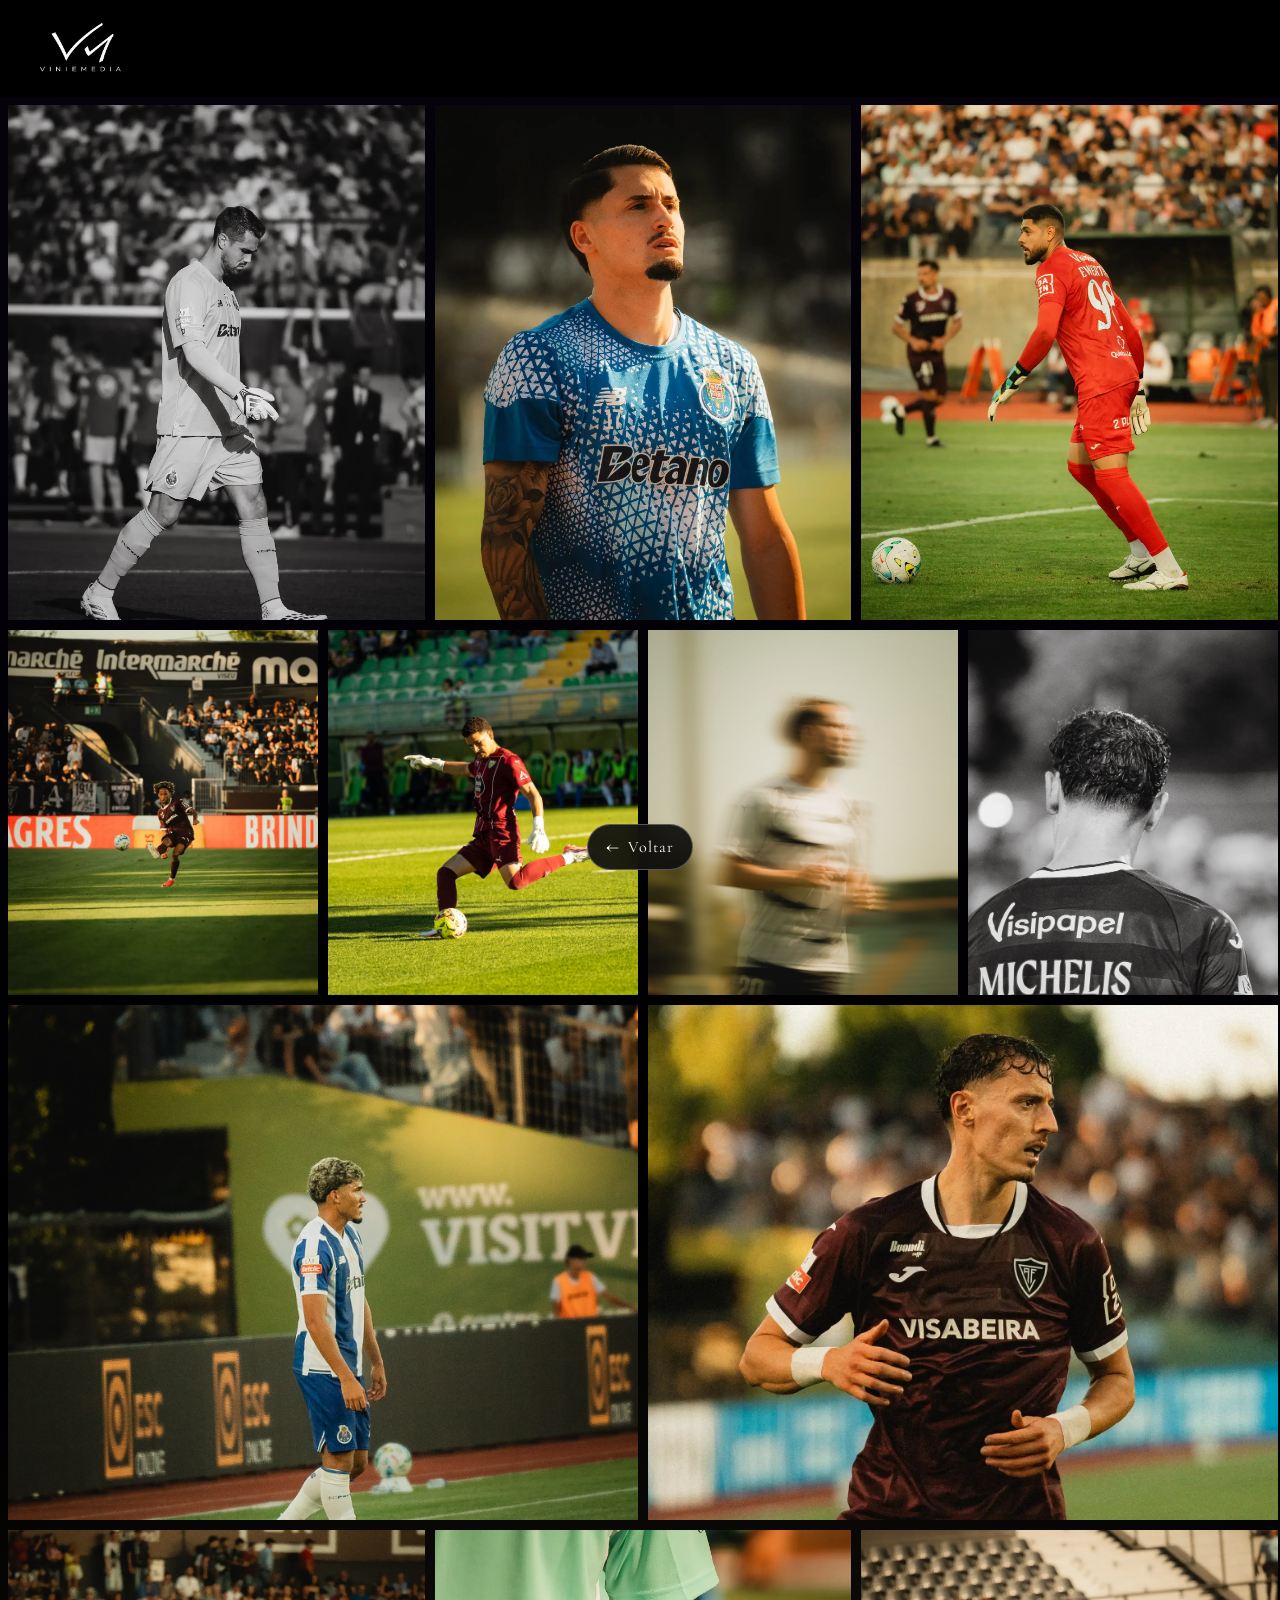
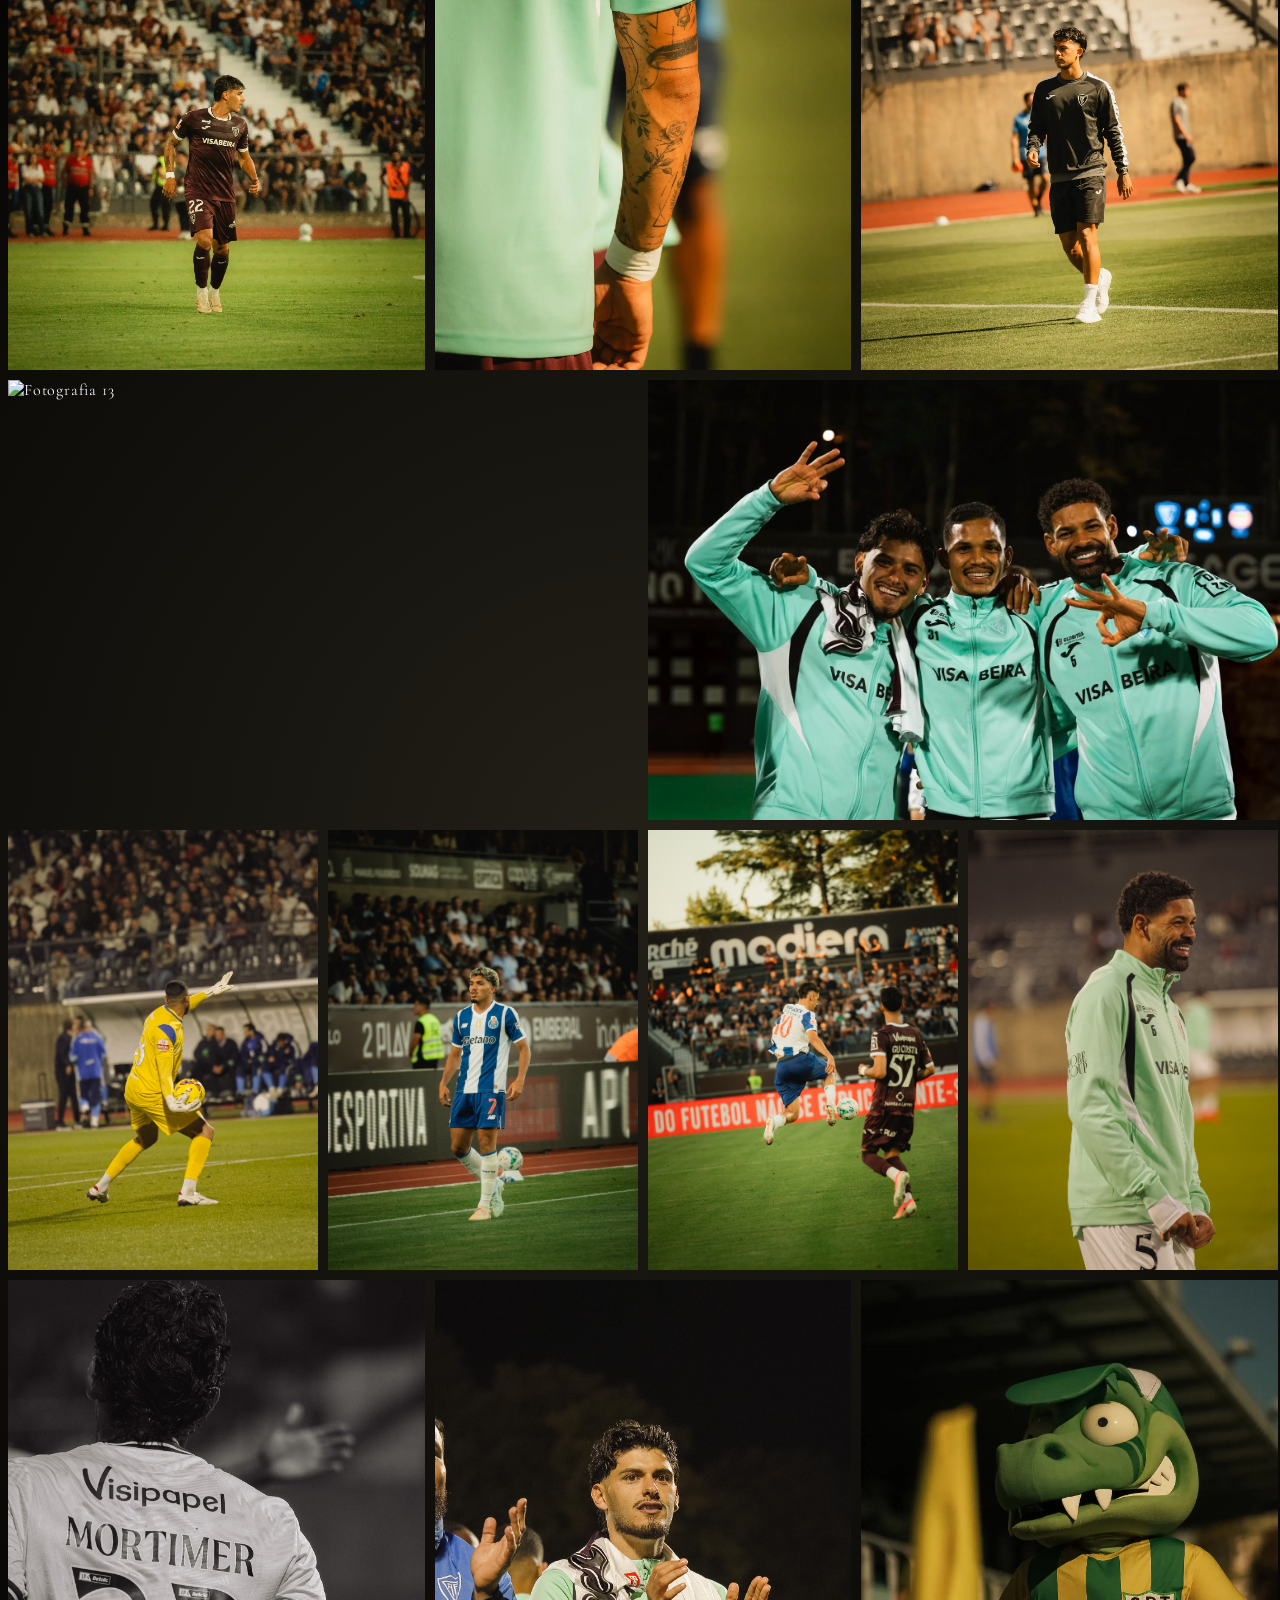
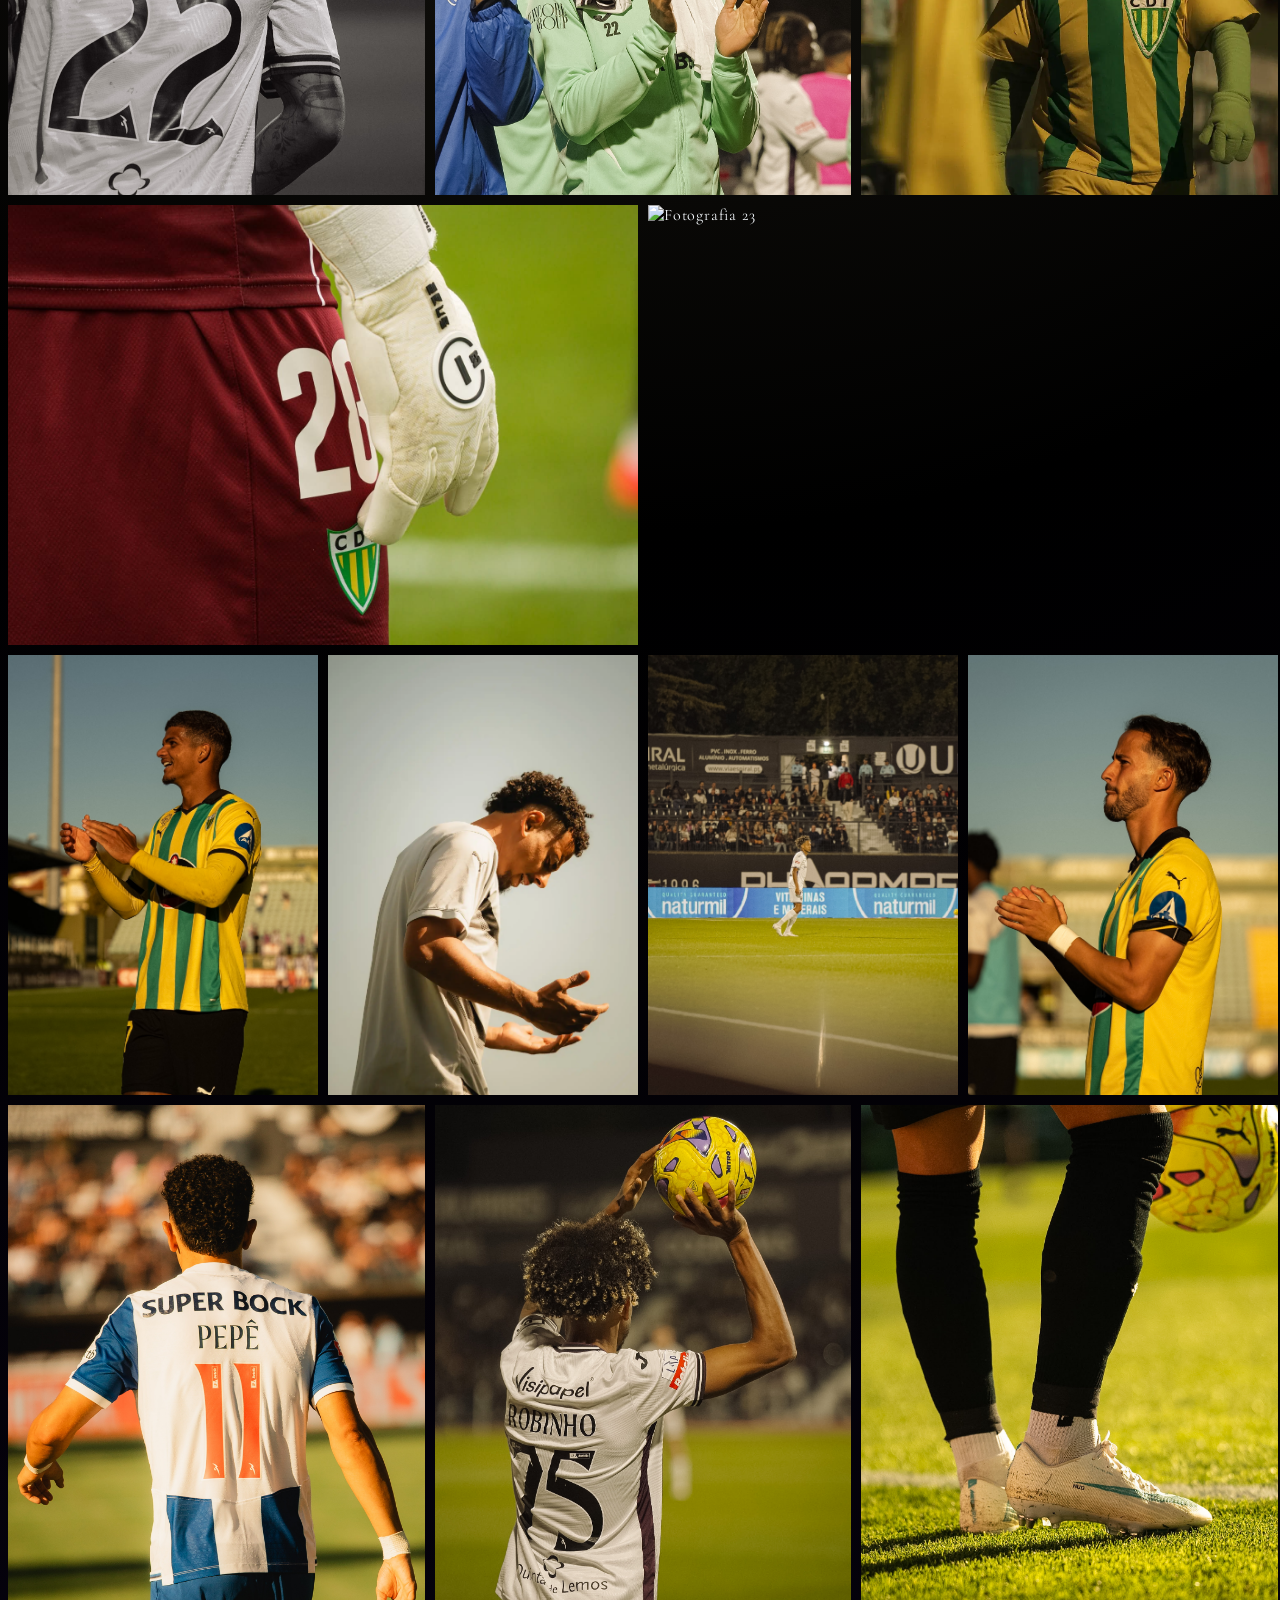
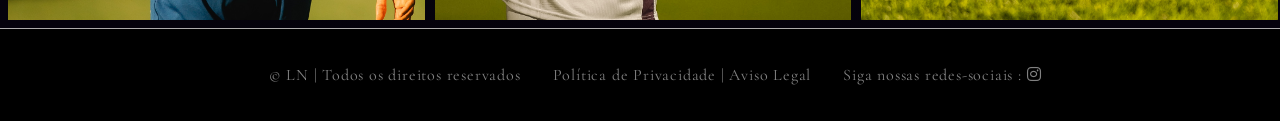
==== portfolio/index.html @ 60fec36a "Initial commit - Viniemedia website" ====
<!DOCTYPE html>
<html lang="pt-pt">

<head>
    <meta charset="UTF-8">
    <meta name="viewport" content="width=device-width, initial-scale=1.0">

    <title>Portfólio | Viniemedia</title>

    <link rel="stylesheet" href="https://cdnjs.cloudflare.com/ajax/libs/font-awesome/6.4.0/css/all.min.css">
    <link rel="stylesheet" href="../assets/css/style.css">

    <link rel="preconnect" href="https://fonts.googleapis.com">
    <link rel="preconnect" href="https://fonts.gstatic.com" crossorigin>
    <link href="https://fonts.googleapis.com/css2?family=Cormorant+Garamond:wght@400;500;600&display=swap"
        rel="stylesheet">

    
</head>

<body>


    <header class="futuristic-menu2"
        style="background-image: url(../assets/img/img.projetos.jpeg);background-position: center">

        <div class="container-menu-container">
            <!-- Logo na esquerda -->
            <div class="logo-container">
                <!-- Imagem da logo -->
                <img src="../assets/img/logo.home.jpeg" alt="Viniemidia" class="logo-img">
            </div>
           
           

        </div>
    </header>
    




    <div class="grid-container">

        <img src="../assets/img/gradeImagens/diogo.jota (1).webp" alt="Fotografia 1">
        <img src="../assets/img/gradeImagens/goleiro.porto (1).webp" alt="Fotografia 2">
        <img src="../assets/img/gradeImagens/academico3 (1).webp" alt="Fotografia 3">
        <img src="../assets/img/gradeImagens/DSC04839 (1).webp" alt="Fotografia 4">
        <img src="../assets/img/gradeImagens/DSC07211.jpeg" alt="Fotografia 5">
        <img src="../assets/img/gradeImagens/446981FE-34EE-4933-88FE-03E892CF5FF5.jpeg" alt="Fotografia 6">
        <img src="../assets/img/gradeImagens/academico2 (1).webp" alt="Fotografia 7">
        <img src="../assets/img/gradeImagens/porto1.jpeg" alt="Fotografia 8">
        <img src="../assets/img/gradeImagens/academico6 (1).webp" alt="Fotografia 9">
        <img src="../assets/img/gradeImagens/academico (1).webp" alt="Fotografia 10">
        <img src="../assets/img/gradeImagens/braco (1).webp" alt="Fotografia 11">
        <img src="../assets/img/gradeImagens/academico7 (1).webp" alt="Fotografia 12">
        <img src="../assets/img/gradeImagens/imgHorizontalJogador2.jpeg" alt="Fotografia 13">
        <img src="../assets/img/gradeImagens/jogadoresAcademico.jpeg" alt="Fotografia 14">
        <img src="../assets/img/gradeImagens/IMG_4929.jpeg" alt="Fotografia 15">
        <img src="../assets/img/gradeImagens/porto5.jpeg" alt="Fotografia 16">
        <img src="../assets/img/gradeImagens/jogadores.jpeg" alt="Fotografia 17">
        <img src="../assets/img/gradeImagens/IMG_4926.jpeg" alt="Fotografia 18">
        <img src="../assets/img/gradeImagens/IMG_4908.jpeg" alt="Fotografia 19">
        <img src="../assets/img/gradeImagens/IMG_4958.jpeg" alt="Fotografia 20">
        <img src="../assets/img/gradeImagens/DSC06918 (1).webp" alt="Fotografia 21">
        <img src="../assets/img/gradeImagens/imgHorizontalGoleiro.jpeg" alt="Fotografia 22">
        <img src="../assets/img/gradeImagens/ImgHorizontalJogador.jpeg " alt="Fotografia 23">
        <img src="../assets/img/gradeImagens/DSC07477.jpeg" alt="Fotografia 24">
        <img src="../assets/img/gradeImagens/DSC05588 (1).webp" alt="Fotografia 25">
        <img src="../assets/img/gradeImagens/IMG_4962.jpeg" alt="Fotografia 26">
        <img src="../assets/img/gradeImagens/DSC07495.jpeg" alt="Fotografia 27">
        <img src="../assets/img/gradeImagens/porto7.jpeg" alt="Fotografia 28">
        <img src="../assets/img/gradeImagens/IMG_4931.jpeg" alt="Fotografia 29">
        <img src="../assets/img/gradeImagens/DSC07350.jpeg" alt="Fotografia 30">

    </div>

    
        <a href="../index.html" class="back-home">
    <span>←</span>
    <span>Voltar</span>
</a>
    
   
    <footer class="footer" id="footer"></footer>
    <script src="../assets/js/footer.js" defer></script>
    <script src="../assets/js/portfolio.js" defer></script>
</body>

</html>
---- assets/css/style.css ----
/*============ESTRUTURA PRINCIPAL==============*/
     body {

         margin: 0;
         padding: 0;
         min-height: 100vh;
         /* Mistura de tons azul, roxo e cinza escuro */
         background: radial-gradient(circle at center, #232018 0%, #000000 50%, hsl(258, 71%, 3%) 100%);
         color: #f1f5f9;
         font-family: 'Cormorant Garamond', serif;
         letter-spacing: 0.05em;
         width: 100%;
         overflow-x: hidden;
     }

     html {
         width: 100%;
         overflow-x: hidden;
     }



     .home {
         width: 100%;
         height: 500px;
         display: flex;
         justify-content: center;
         align-items: center;
     }

     .home h1 {
         font-family: 'Cormorant Garamond', serif;
         font-size: 52px;
         font-weight: 500;
         text-align: center;
         margin: 0;
         color: white;
     }

     /* Responsividade somente para o titulo*/
     @media (max-width: 600px) {
         .home h1 {
             font-size: 35px;
         }

     }
     /*==============================FIM ESTRUTURA PRINCIPAL======================================*/


      /* -------------------Menu principal -----------*/
     .futuristic-menu {
         height: 600px;
         background-size: cover;
         background-position: center top;
         background-repeat: no-repeat;
         display: flex;
         flex-direction: column;

         /* Animação suave */
         opacity: 0;
         transform: translateY(1px);
         animation: fadeInUp 0.5s ease-out forwards;
     }

     .futuristic-menu2 {
         width: 100%;
         max-width: 100%;
         box-sizing: border-box;
         background-size: cover;
         background-position: center;
         background-repeat: no-repeat;
         display: flex;
         flex-direction: column;
     }

     /* Animação do header*/
     @keyframes fadeInUp {
         from {
             opacity: 0;
             transform: translateY(5px);
         }

         to {
             opacity: 2;
             transform: translateY(0);
         }
     }
/*Posicionando a imagem mais para a direita*/
     @media (max-width: 600px) {
         .futuristic-menu {
             background-position: 10% top !important;
         }
     }

    
     .logo-container {
         display: flex;
         align-items: center;
         margin-left: 5px;
     }

     .logo-img {
         width: 100px;
         height: auto;
         display: block;
     }

     .container-menu-container {
         display: flex;
         align-items: center;
         justify-content: space-between;
         gap: 24px;
         width: 100%;
         padding: 16px 24px;
         box-sizing: border-box;
         background-color: #000;
         color: #fff;
     }

     .container-menu-container a {
         text-decoration: none;
     }

     .container-menu-container nav ul {
         display: flex;
         align-items: center;
         gap: 24px;
         margin: 0;
         padding: 0;
         list-style: none;
     }

     /*Forçando o texto a ficar bracno*/
     .container-menu-container a,
     .container-menu-container a:visited {
         color: #fff;
         text-decoration: none;
     }

     /* Zoom no texto hover */
     .container-menu-container .nav-container .nav-item a {
         display: inline-block;
         transition: transform 0.50s ease;

     }

     .container-menu-container .nav-container .nav-item:hover a {
         transform: scale(1.10);

     }

     /* ------  Botão hamburguer ------ */
     .menu-toggle {
         display: none;
         background: transparent;
         border: none;
         cursor: pointer;
         width: 40px;
         height: 40px;
         padding: 6px;
     }

     .menu-toggle span {
         display: block;
         height: 3px;
         margin: 6px 0;
         background-color: #b9b8b8;
         border-radius: 10px;
         transition: transform 0.3s ease, opacity 0.3s ease;
     }

     /*Mobile*/
     @media (max-width: 900px) {
         .menu-toggle {
             display: block;
         }

         .container-menu-container {
             position: relative;
             padding: 16px;
         }

         .nav-container {
             position: absolute;
             left: 0px;
             top: 72px;
             width: 100%;
             background-color: #050505;
             padding: 12px 16px;
             display: none;
             z-index: 999;
         }

         .nav-container.active {
             display: block;
         }

         .container-menu-container nav ul {
             flex-direction: column;
             align-items: flex-start;
             gap: 14px;
         }
     }

     /* Animação do Hamburguer*/

     .menu-toggle.active span:nth-child(1) {
         transform: translateY(9px) rotate(45deg);
     }

     .menu-toggle.active span:nth-child(2) {
         opacity: 0;
     }

     .menu-toggle.active span:nth-child(3) {
         transform: translateY(-9px) rotate(-45deg);
     }


     /*==========================PROJETOS===========================*/



     /* CONTAINER DO CARROSSEL */
     .carousel-container {
         display: flex;
         align-items: center;
         justify-content: center;
         gap: 25px;
         width: 95%;
         max-width: 1400px;
         margin: 8em auto 100px;
     }

     /* GALERIA */
     .gallery {
         display: flex;
         gap: 25px;
         width: 100%;
         min-width: 0;
         flex: 1;
         overflow-x: auto;
         scroll-behavior: smooth;
         scroll-snap-type: x mandatory;
         scrollbar-width: none;
         padding: 10px 5px 25px;
     }

     .gallery::-webkit-scrollbar {
         display: none;
     }

     /* CARTÕES */
     .gallery-item {
         position: relative;
         flex: 0 0 400px;
         height: 400px;
         box-sizing: border-box;
         border: 1px solid #ccc;
         border-radius: 20px;
         overflow: hidden;
         scroll-snap-align: center;
         display: block;
         text-decoration: none;
     }

     /* IMAGENS */
     .gallery-item img {
         width: 100%;
         height: 100%;
         object-fit: cover;
         display: block;
         transition: transform 0.5s ease, filter 0.5s ease;
     }

     /* CAMADA ESCURECIDA */
     .gallery-overlay {
         position: absolute;
         inset: 0;
         display: flex;
         align-items: center;
         justify-content: center;
         background: rgba(0, 0, 0, 0.45);
         backdrop-filter: blur(3px);
         opacity: 0;
         transition: opacity 0.4s ease;
     }

     .gallery-overlay span {
         color: white;
         font-size: 1.1rem;
         letter-spacing: 2px;
         text-transform: uppercase;
         border-bottom: 1px solid white;
         padding-bottom: 6px;
     }

     /* EFEITO AO PASSAR O RATO */
     .gallery-item:not(.gallery-more):hover img {
         transform: scale(1.07);
         filter: brightness(0.65);
     }

     .gallery-item:not(.gallery-more):hover .gallery-overlay {
         opacity: 1;
     }

     /* CARTÕES VER MAIS */
     .gallery-more {
         display: flex;
         flex-direction: column;
         align-items: center;
         justify-content: center;
         gap: 15px;
         background: linear-gradient(145deg, #171717, #080808);
         color: white;
         transition: background 0.4s ease, border-color 0.4s ease;
     }

     .gallery-more span:first-child {
         font-size: 1.4rem;
         letter-spacing: 3px;
         text-transform: uppercase;
     }

     .gallery-more .more-arrow {
         font-size: 2rem;
         transition: transform 0.3s ease;
     }

     .gallery-more:hover {
         background: #202020;
         border-color: white;
     }

     .gallery-more:hover .more-arrow {
         transform: translateX(8px);
     }

     /* SETAS */
     .carousel-btn {
         background: transparent;
         border: none;
         color: #aaa;
         font-size: 28px;
         cursor: pointer;
         transition: color 0.3s ease;
         flex-shrink: 0;
     }

     .carousel-btn:hover {
         color: white;
     }

     /* TABLET E MOBILE */
     @media (max-width: 600px) {
         .carousel-container {
             gap: 8px;
             width: 96%;
         }

         .gallery-item {
             flex-basis: 85%;
             height: 350px;
         }

         .carousel-btn {
             font-size: 20px;
         }

         /* Efeito ao tocar */
         .gallery-item:not(.gallery-more):active img {
             transform: scale(1.07);
             filter: brightness(0.65);
         }

         .gallery-item:not(.gallery-more):active .gallery-overlay {
             opacity: 1;
         }
     }

     /*--------------FIM BLOCO PROJETOS-------------*/


     


     hr {
         width: 70%;
         margin: 20px auto;
         border: none;
         border-top: 1px solid #7a7979;
     }


     /*=============================Quem somos=================================*/

     .container-sobre-nos {
         display: flex;
         justify-content: space-between;
         align-items: center;
         gap: 40px;

         width: 100%;
         padding: 40px 50px;
         min-height: 500px;

         color: rgb(93, 92, 92);
         border-radius: 10px;
         box-sizing: border-box;
     }

     .colum-sobre-nos1 {
         width: 40%;
         height: 450px;

         border-radius: 20px;

         background-repeat: no-repeat;
         background-size: cover;
         background-position: center 40%;
         background-image: url(../img/img.vinie.jpeg);
     }

     .colum-sobre-nos2 {
         display: flex;

         width: 55%;
         min-height: 400px;

         border-radius: 20px;

         text-align: center;
         align-items: center;
         justify-content: center;

         font-family: Arial, Helvetica, sans-serif;
         font-size: large;
     }


     /*Tablet*/

     @media (max-width: 900px) {

         .container-sobre-nos {
             padding: 40px 30px;
             gap: 30px;
         }

         .colum-sobre-nos1 {
             width: 45%;
             height: 400px;
         }

         .colum-sobre-nos2 {
             width: 50%;
             min-height: 350px;
             font-size: medium;
         }
     }


     /* Mobile */

     @media (max-width: 650px) {

         .container-sobre-nos {
             flex-direction: column;
             padding: 30px 20px;
             gap: 30px;
         }

         .colum-sobre-nos1 {
             width: 100%;
             max-width: 450px;
             height: 400px;
         }

         .colum-sobre-nos2 {
             width: 100%;
             min-height: auto;
             padding: 10px;
             font-size: 16px;
             line-height: 1.6;
         }
     }


     /*============================Fim Quem Somos==============================*/


 /*=========================CONTACTO===========================*/
     

     .projeto {
         font-family: 'Outfit', sans-serif;
         font-weight: 400;
         letter-spacing: 3px;

         opacity: 0;
         transform: translateY(30px);
         transition: opacity 1s ease, transform 1s ease;
     }

     .projeto.visible {
         opacity: 1;
         transform: translateY(0);
     }

     h2,
     h3 {
         font-family: 'Cormorant Garamond', serif;
         display: flex;
         justify-content: center;
         align-items: center;
         text-align: center;
         color: #818181;
         margin-top: 60px;
         margin-bottom: 60px;
     }

     @media (max-width: 520px) {
         h2 {

             font-size: 23px;
             padding: 15px 10px;
         }
     }

     /*----------------CONTACTOS---------------*/
     .contact-cards {
         display: flex;
         justify-content: center;
         align-items: stretch;
         gap: 30px;
         width: 90%;
         margin: 50px auto;
     }
     .contact-card {
         height: 300px;
         flex: 1;
         max-width: 300px;
         min-height: 180px;
         cursor: pointer;
         display: flex;
         flex-direction: column;
         justify-content: center;
         align-items: center;

         background-color: #000000;
         color: #818181;

         text-align: center;

         transition: 0.3s ease;
     }

     .contact-card i {
         font-size: 35px;
         color: #b1b1b1;
         margin-bottom: 15px;
     }

     .contact-card h3 {
         margin: 5px 0;
         font-family: 'Manrope', sans-serif;
         font-size: 16px;
         letter-spacing: 1.5px;
     }

     .contact-card p {
         margin: 5px 0;
         font-family: 'Manrope', sans-serif;
         font-size: 14px;
         color: #b1b1b1;
     }

     .contact-card:hover {
         transform: translateY(-5px);
         border-color: #a9a9a9;
     }


     /* TABLET */
     @media (max-width: 900px) {

         .contact-cards {
             width: 90%;
             gap: 20px;
             flex-wrap: wrap;
         }

         .contact-card {
             flex: 0 0 calc(50% - 10px);
             max-width: none;
             height: 260px;
         }

     }


     /* CELULAR */
     @media (max-width: 600px) {

         .contact-cards {
             width: 90%;
             flex-direction: column;
             align-items: center;
             gap: 20px;
             margin: 40px auto;
         }

         .contact-card {
             width: 100%;
             max-width: 350px;
             height: 220px;
             flex: none;
         }

         .contact-card i {
             font-size: 32px;
             margin-bottom: 12px;
         }

         .contact-card h3 {
             font-size: 15px;
         }

         .contact-card p {
             font-size: 13px;
         }

     }

     .contact-card a {
         text-decoration: none;
         color: inherit;
     }

     /*-----------------FIM CONTACTOS--------------*/

     


     /* -------------------------------------- Página Portifolio ------------------------------------ */

     .grid-container {
         display: grid;
         grid-template-columns: repeat(12, 1fr);
         grid-auto-rows: 65px;
         gap: 10px;
         width: 100%;
         padding: 8px;

         max-width: 100%;
         overflow: hidden;
     }

     /* IMAGENS */

     .grid-container img {
         display: block;
         width: 100%;
         height: 100%;
         min-width: 0;
         min-height: 0;
         object-fit: cover;
     }

     /* PRIMEIRO BLOCO */

     .grid-container img:nth-child(1) {
         grid-column: 1 / 5;
         grid-row: 1 / 8;

     }

     .grid-container img:nth-child(2) {
         grid-column: 5 / 9;
         grid-row: 1 / 8;
     }

     .grid-container img:nth-child(3) {
         grid-column: 9 / 13;
         grid-row: 1 / 8;
     }

     /* SEGUNDO BLOCO */

     .grid-container img:nth-child(4) {
         grid-column: 1 / 4;
         grid-row: 8 / 13;
     }

     .grid-container img:nth-child(5) {
         grid-column: 4 / 7;
         grid-row: 8 / 13;
     }

     .grid-container img:nth-child(6) {
         grid-column: 7 / 10;
         grid-row: 8 / 13;
     }

     .grid-container img:nth-child(7) {
         grid-column: 10 / 13;
         grid-row: 8 / 13;
     }

     /* TERCEIRO BLOCO */

     .grid-container img:nth-child(8) {
         grid-column: 1 / 7;
         grid-row: 13 / 20;
     }

     .grid-container img:nth-child(9) {
         grid-column: 7 / 13;
         grid-row: 13 / 20;
     }

     /* QUARTO BLOCO */

     .grid-container img:nth-child(10) {
         grid-column: 1 / 5;
         grid-row: 20 / 26;
     }

     .grid-container img:nth-child(11) {
         grid-column: 5 / 9;
         grid-row: 20 / 26;
     }

     .grid-container img:nth-child(12) {
         grid-column: 9 / 13;
         grid-row: 20 / 26;
     }

     /* QUINTO BLOCO */

     .grid-container img:nth-child(13) {
         grid-column: 1 / 7;
         grid-row: 26 / 32;
     }

     .grid-container img:nth-child(14) {
         grid-column: 7 / 14;
         grid-row: 26 / 32;
     }

     /* SEXTO BLOCO */

     .grid-container img:nth-child(15) {
         grid-column: 1 / 4;
         grid-row: 32 / 38;
     }

     .grid-container img:nth-child(16) {
         grid-column: 4 / 7;
         grid-row: 32 / 38;
     }

     .grid-container img:nth-child(17) {
         grid-column: 7 / 10;
         grid-row: 32 / 38;
     }

     .grid-container img:nth-child(18) {
         grid-column: 10 / 13;
         grid-row: 32 / 38;
     }

     /* SÉTIMO BLOCO */

     .grid-container img:nth-child(19) {
         grid-column: 1 / 5;
         grid-row: 38 / 45;
     }

     .grid-container img:nth-child(20) {
         grid-column: 5 / 9;
         grid-row: 38 / 45;
     }

     .grid-container img:nth-child(21) {
         grid-column: 9 / 13;
         grid-row: 38 / 45;
     }

     /* OITAVO BLOCO */

     .grid-container img:nth-child(22) {
         grid-column: 1 / 7;
         grid-row: 45 / 51;
         object-fit: cover;
         object-position: center 30%;
     }

     .grid-container img:nth-child(23) {
         grid-column: 7 / 13;
         grid-row: 45 / 51;
     }

     /* NONO BLOCO */

     .grid-container img:nth-child(24) {
         grid-column: 1 / 4;
         grid-row: 51 / 57;
     }

     .grid-container img:nth-child(25) {
         grid-column: 4 / 7;
         grid-row: 51 / 57;
     }

     .grid-container img:nth-child(26) {
         grid-column: 7 / 10;
         grid-row: 51 / 57;
     }

     .grid-container img:nth-child(27) {
         grid-column: 10 / 13;
         grid-row: 51 / 57;
     }

     /* DÉCIMO BLOCO */

     .grid-container img:nth-child(28) {
         grid-column: 1 / 5;
         grid-row: 57 / 64;
     }

     .grid-container img:nth-child(29) {
         grid-column: 5 / 9;
         grid-row: 57 / 64;
         object-fit: cover;
         object-position: center 20%;
     }

     .grid-container img:nth-child(30) {
         grid-column: 9 / 13;
         grid-row: 57 / 64;
         object-fit: cover;
         object-position: center 10%;
     }

     /* MOBILE */

     @media (max-width: 768px) {

         .grid-container {
             grid-template-columns: repeat(6, 1fr);
             grid-auto-rows: 55px;
             padding: 4px;
         }

         .grid-container img:nth-child(n) {
             grid-column: span 2;
             grid-row: span 5;
         }

         .grid-container img:nth-child(3n + 1) {
             grid-column: span 3;
             grid-row: span 6;
         }

         .grid-container img:nth-child(3n + 2) {
             grid-column: span 3;
             grid-row: span 5;
         }
     }

     @media (max-width: 480px) {

         .grid-container {
             grid-template-columns: repeat(4, 1fr);
             grid-auto-rows: 50px;
             gap: 3px;
         }

         .grid-container img:nth-child(n) {
             grid-column: span 2;
             grid-row: span 5;
         }
     }

     /*Botao fixo voltar que faz scroll junto*/
     .back-home {
         position: fixed;
         bottom: 30px;
         left: 50%;
         transform: translateX(-50%);
         z-index: 9999;

         display: inline-flex;
         align-items: center;
         justify-content: center;
         gap: 8px;

         width: max-content;
         padding: 10px 18px;

         color: #ffffff;
         background: rgba(15, 15, 15, 0.92);

         border: 1px solid rgba(153, 153, 153, 0.5);
         border-radius: 30px;

         text-decoration: none;
         font-family: 'Cormorant Garamond', serif;
         font-size: 16px;
         letter-spacing: 1px;

         backdrop-filter: blur(10px);

         animation: pulse-button 1.5s infinite;

         transition: background 0.3s ease, color 0.3s ease;
     }

     /* Seta */
     .back-home span:first-child {
         font-size: 20px;
     }

     /* Hover */
     .back-home:hover {
         background: #cbcaca;
         color: #000000;
         transform: translateX(-50%) translateY(-4px);
     }

     /* Pulsação */
     @keyframes pulse-button {
         0% {
             box-shadow: 0 0 0 0 rgba(198, 198, 198, 0.35);
         }

         70% {
             box-shadow: 0 0 0 10px rgba(255, 255, 255, 0);
         }

         100% {
             box-shadow: 0 0 0 0 rgba(255, 255, 255, 0);
         }
     }

     /* Mobile */
     @media (max-width: 600px) {
         .back-home {
             bottom: 20px;
             left: 50%;
             transform: translateX(-50%);
             padding: 10px 16px;
             font-size: 14px;
         }

         .back-home:hover {
             transform: translateX(-50%) translateY(-4px);
         }
     }

     /* Acessibilidade */
     @media (prefers-reduced-motion: reduce) {
         .back-home {
             animation: none;
         }
     }

     /*-------------------------------Fim página Portifolio-----------------------------------*/

     /*=====================PAGINAS POLITICA DE PRIVACIDADE E AVISO LEGAL=======================*/

.alteracoes{
    margin-bottom: 100px;
}
.conteudo{
    margin-left: 5px;
}
/*=====================FIM PAGINAS POLITICA DE PRIVACIDADE E AVISO LEGAL=======================*/

/*==============================FOOTER==========================*/
     .rodape {
         margin-left: 2em;
     }

     .social {
         margin-left: 2em;
     }

     .footer {
         display: flex;
         align-items: center;
         justify-content: center;
         background-color: #000000;
         color: #818181;
         border-top: 0.2px solid #adabab;

         /* Adições para responsividade */
         padding: 20px 15px;
         /* Espaço interno para o texto não colar nas bordas */
         text-align: center;
         /* Centraliza o texto quando ele quebrar linha */
         font-size: 16px;
         /* Tamanho de fonte comum para rodapés */
         width: 100%;
     }

     /* COR DOS LINKS DO FOOTER */

     /*Forçando o texto a ficar branco */
     .footer .rodape a,
     .footer .rodape a:visited,
     .footer .social a,
     .footer .social a:visited {
         color: #818181;
         text-decoration: none;
         transition: color 0.3s ease;
     }

     .footer .rodape a:hover,
     .footer .social a:hover {
         color: #818181;
     }



     @media (max-width: 520px) {
         .footer {
             font-size: 12px;
             padding: 15px 10px;
         }
     }
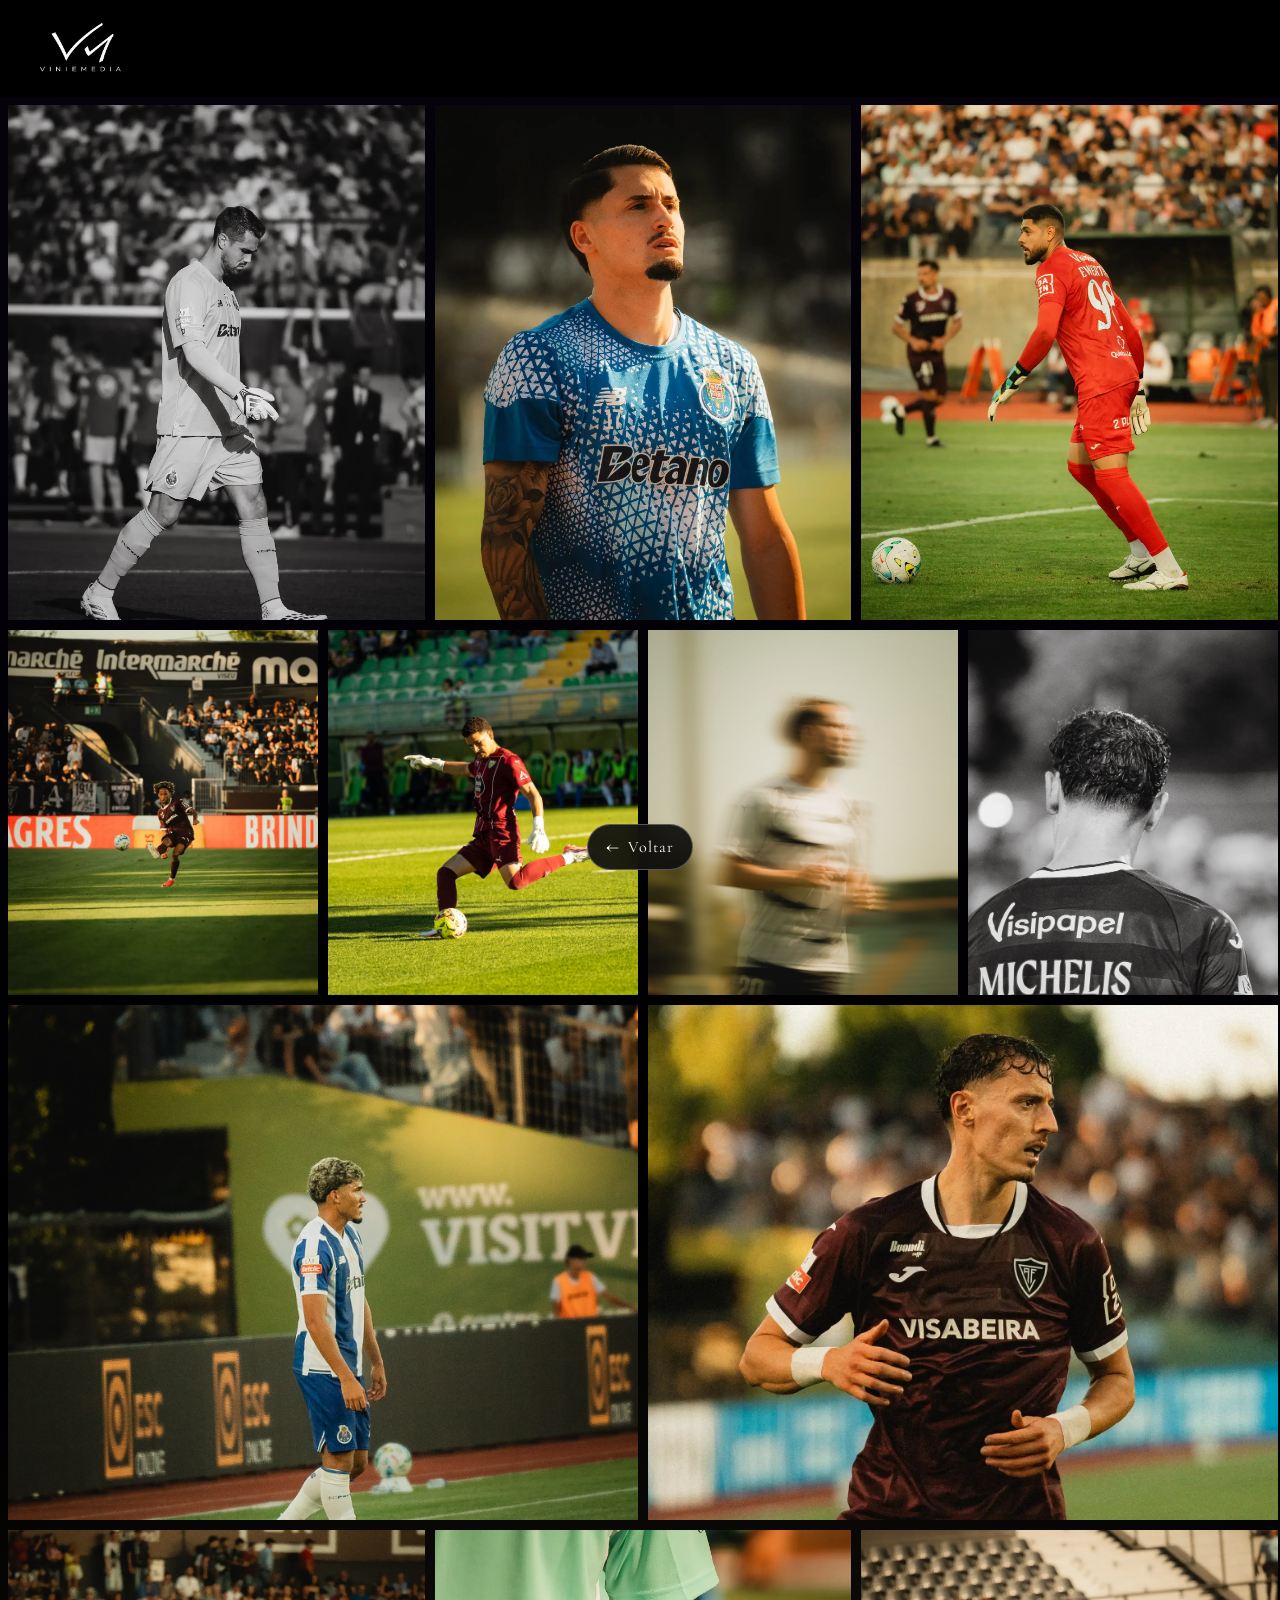
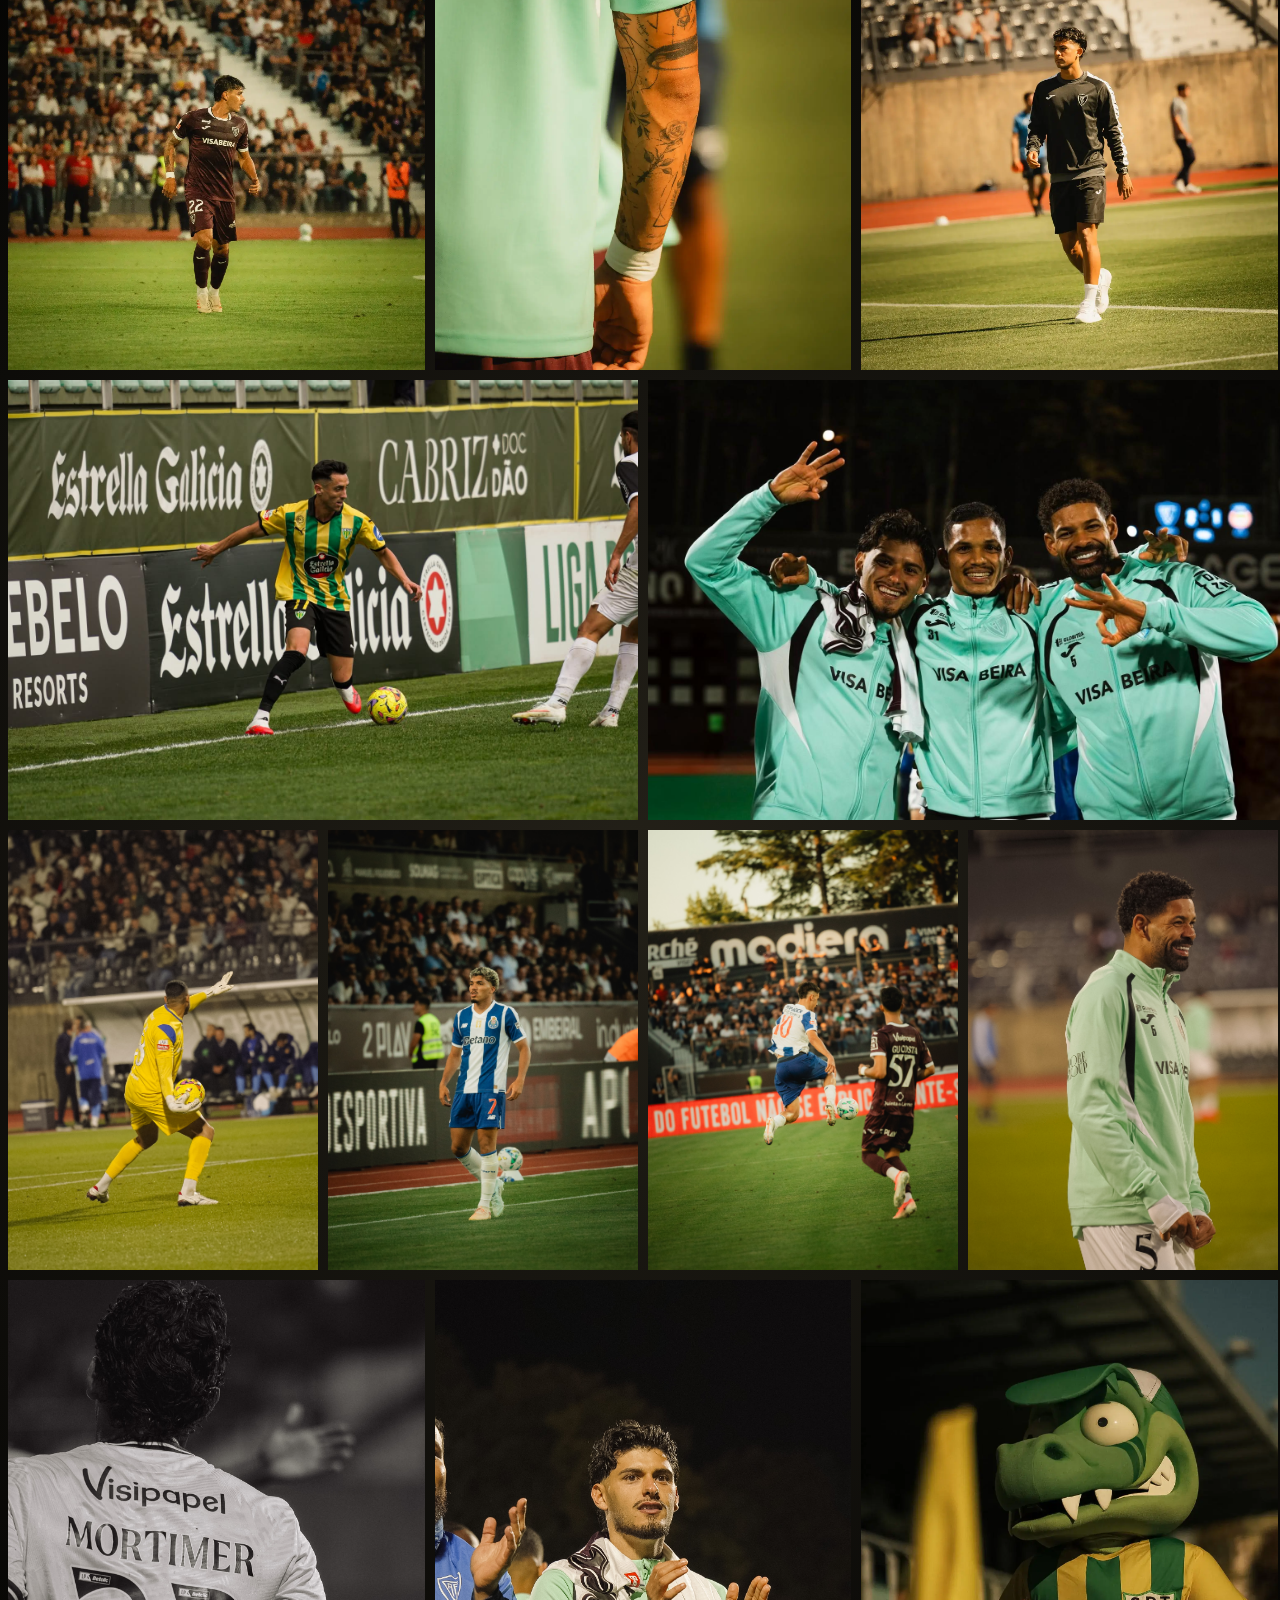
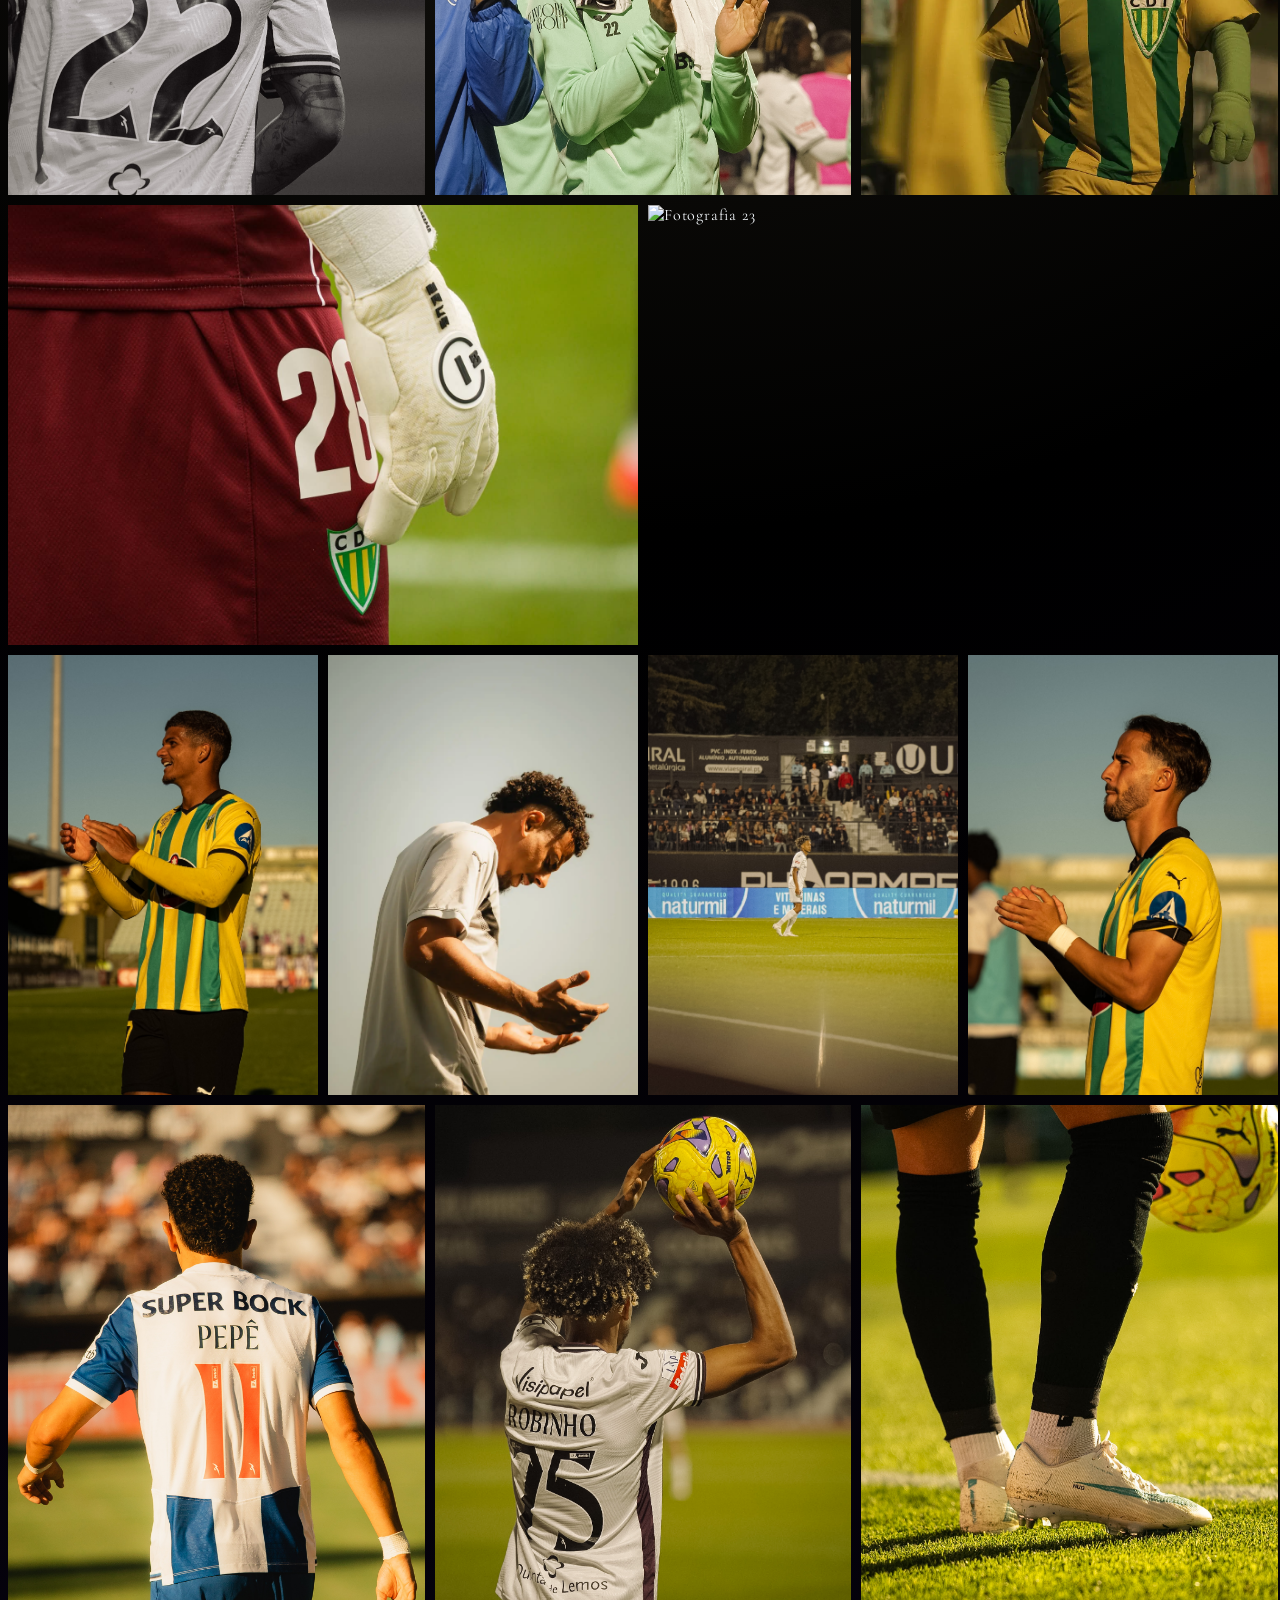
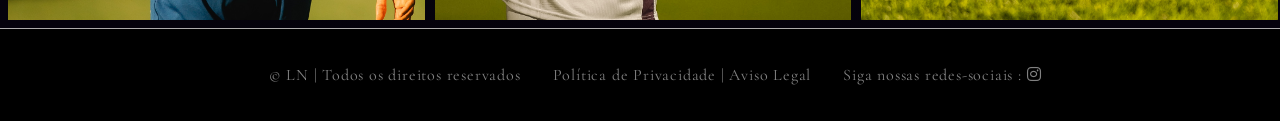
==== commit 80bf9a72: "Fix img paths" ====
--- a/portfolio/index.html
+++ b/portfolio/index.html
@@ -54,7 +54,7 @@
         <img src="../assets/img/gradeImagens/academico (1).webp" alt="Fotografia 10">
         <img src="../assets/img/gradeImagens/braco (1).webp" alt="Fotografia 11">
         <img src="../assets/img/gradeImagens/academico7 (1).webp" alt="Fotografia 12">
-        <img src="../assets/img/gradeImagens/imgHorizontalJogador2.jpeg" alt="Fotografia 13">
+        <img src="../assets/img/gradeImagens/ImgHorizontalJogador2.jpeg" alt="Fotografia 13">
         <img src="../assets/img/gradeImagens/jogadoresAcademico.jpeg" alt="Fotografia 14">
         <img src="../assets/img/gradeImagens/IMG_4929.jpeg" alt="Fotografia 15">
         <img src="../assets/img/gradeImagens/porto5.jpeg" alt="Fotografia 16">
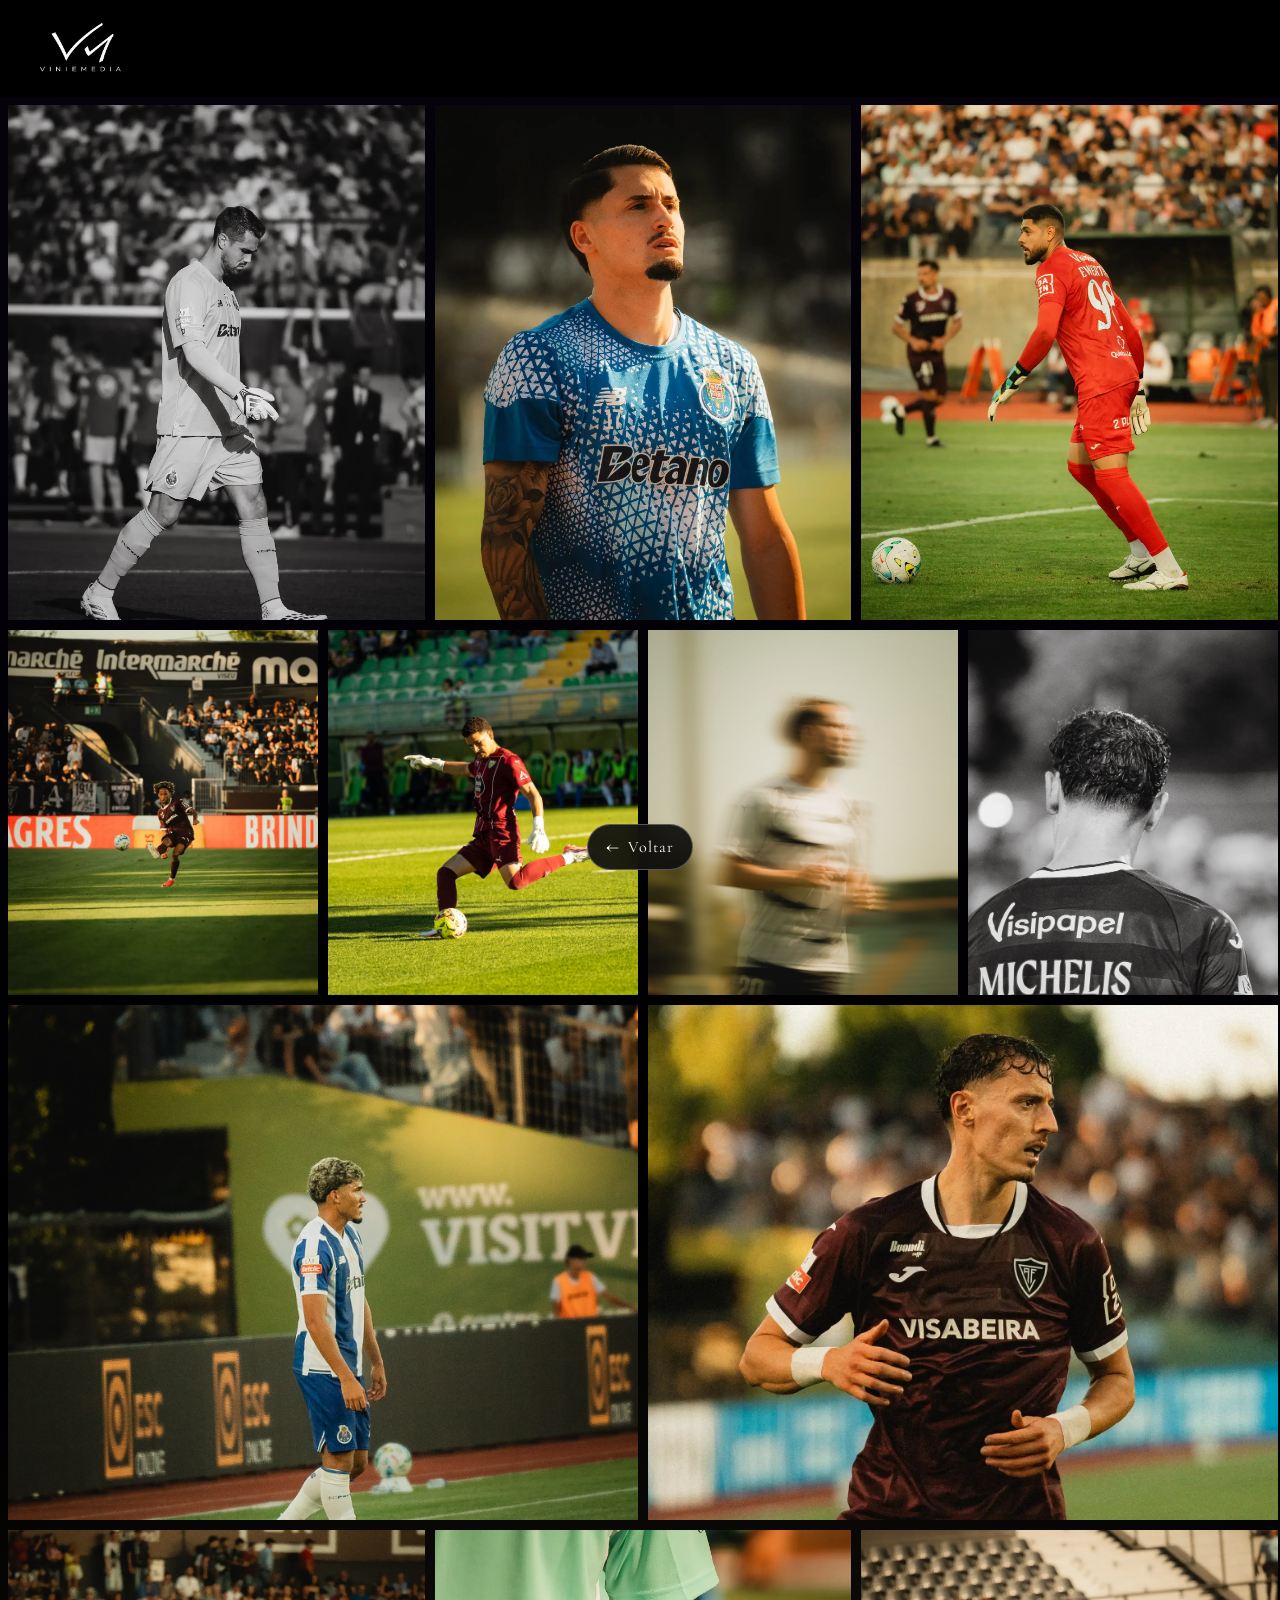
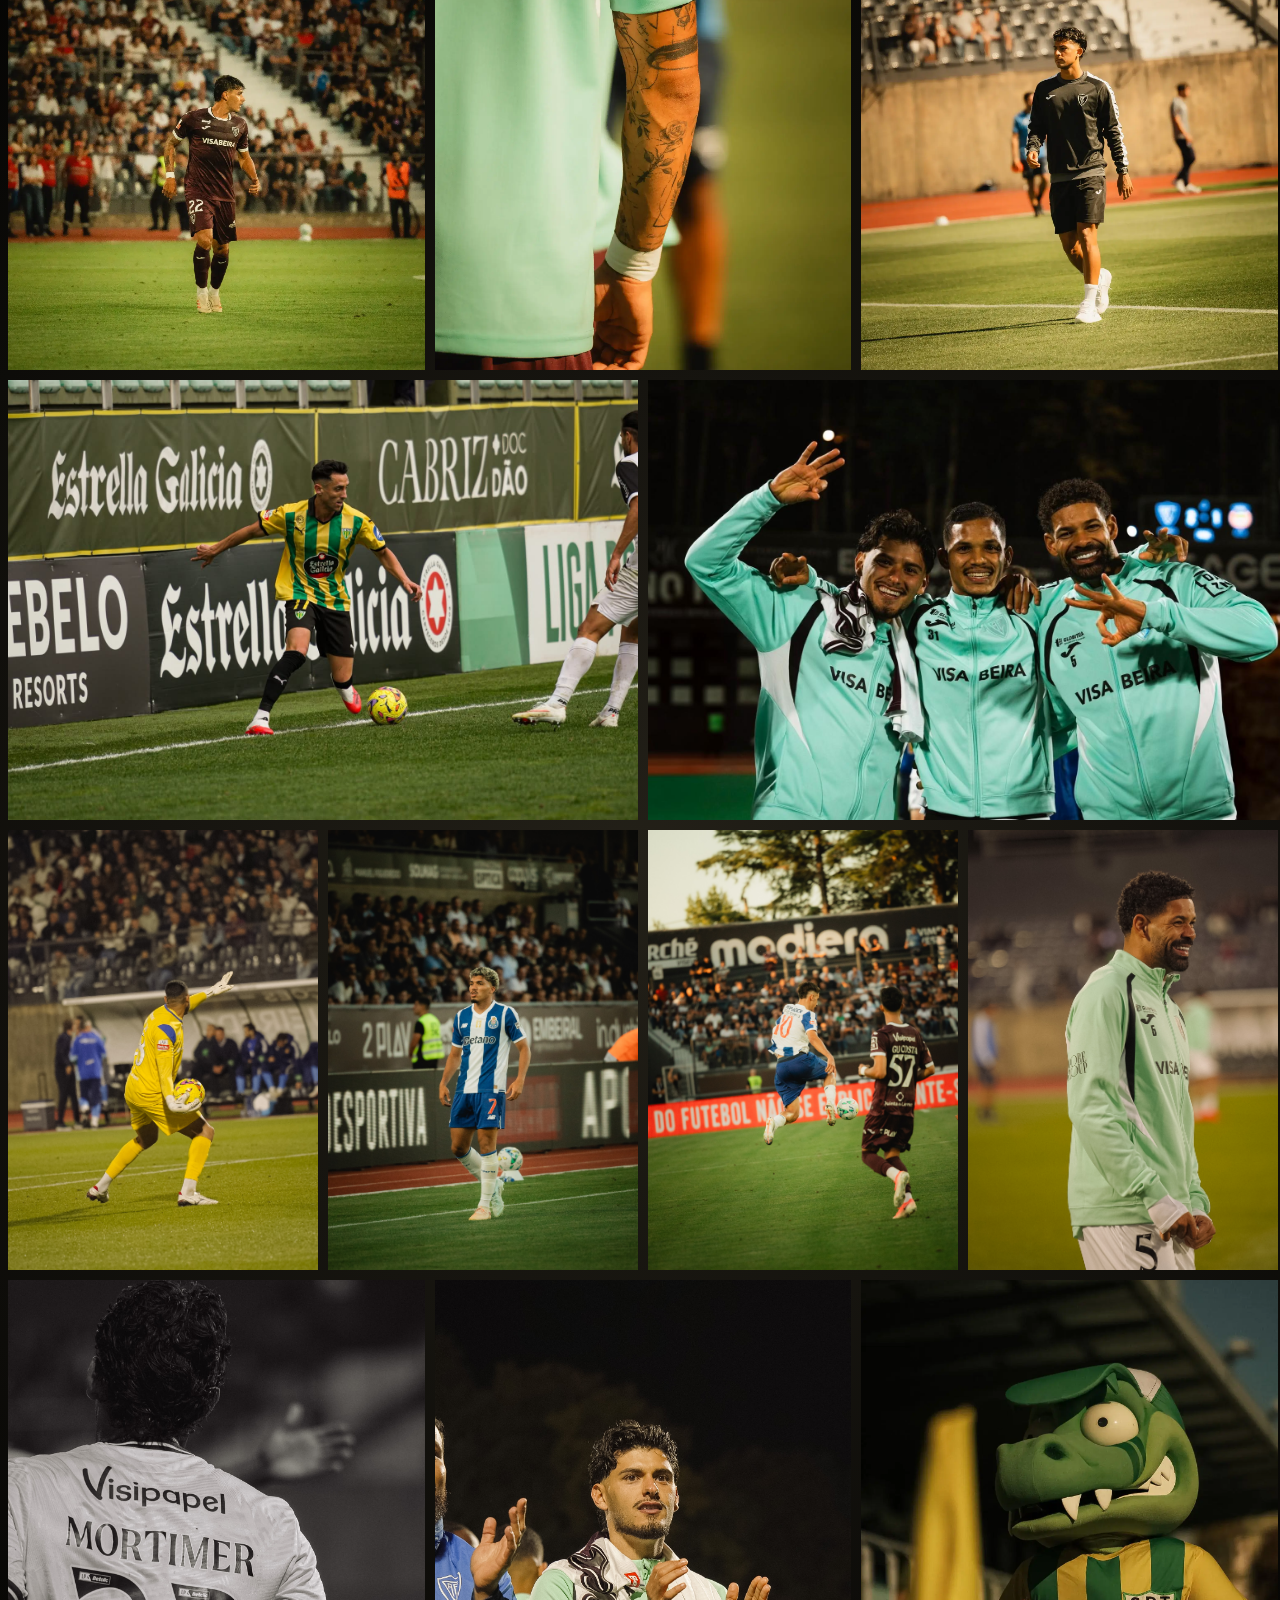
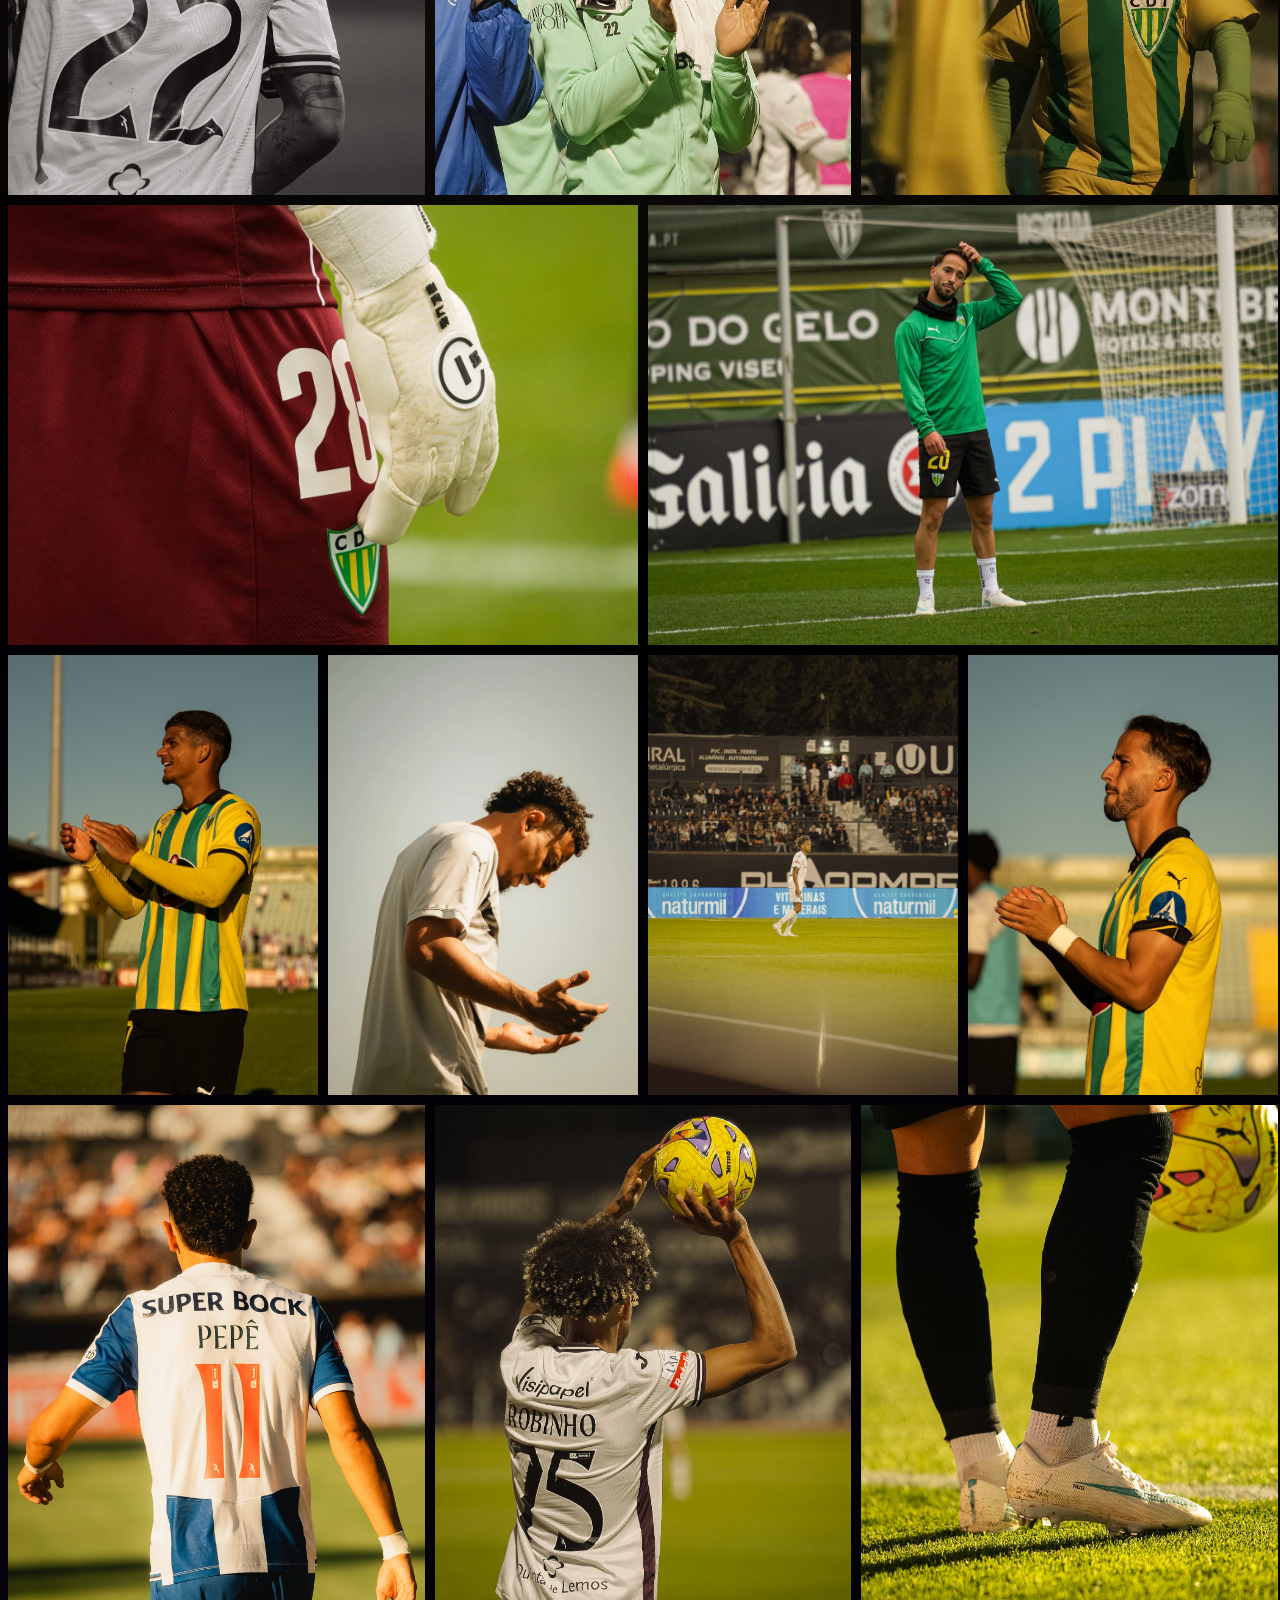
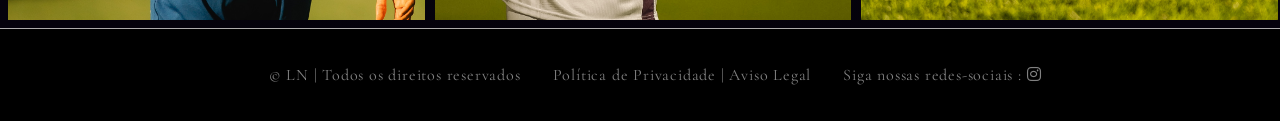
==== commit 483da01e: "Fix image path" ====
--- a/portfolio/index.html
+++ b/portfolio/index.html
@@ -64,7 +64,7 @@
         <img src="../assets/img/gradeImagens/IMG_4958.jpeg" alt="Fotografia 20">
         <img src="../assets/img/gradeImagens/DSC06918 (1).webp" alt="Fotografia 21">
         <img src="../assets/img/gradeImagens/imgHorizontalGoleiro.jpeg" alt="Fotografia 22">
-        <img src="../assets/img/gradeImagens/ImgHorizontalJogador.jpeg " alt="Fotografia 23">
+        <img src="../assets/img/gradeImagens/imgHorizontalJogador.jpeg " alt="Fotografia 23">
         <img src="../assets/img/gradeImagens/DSC07477.jpeg" alt="Fotografia 24">
         <img src="../assets/img/gradeImagens/DSC05588 (1).webp" alt="Fotografia 25">
         <img src="../assets/img/gradeImagens/IMG_4962.jpeg" alt="Fotografia 26">
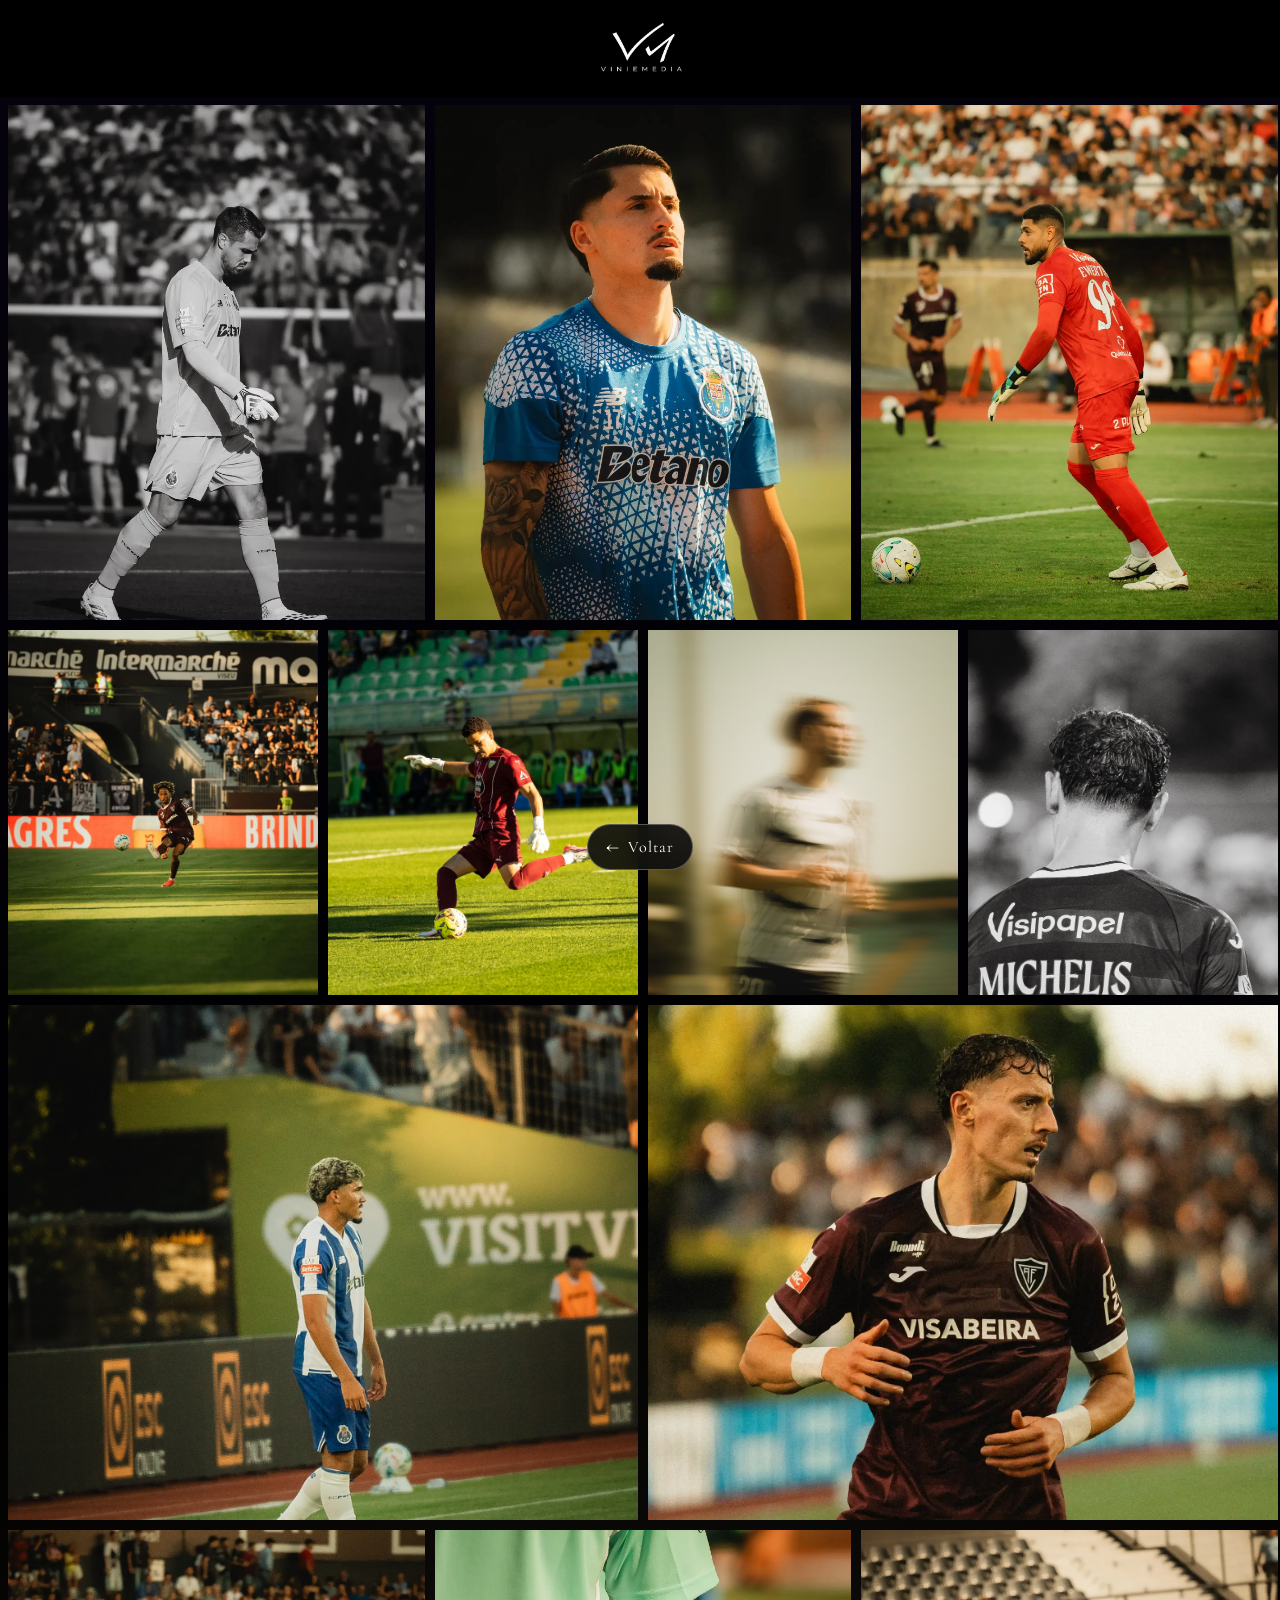
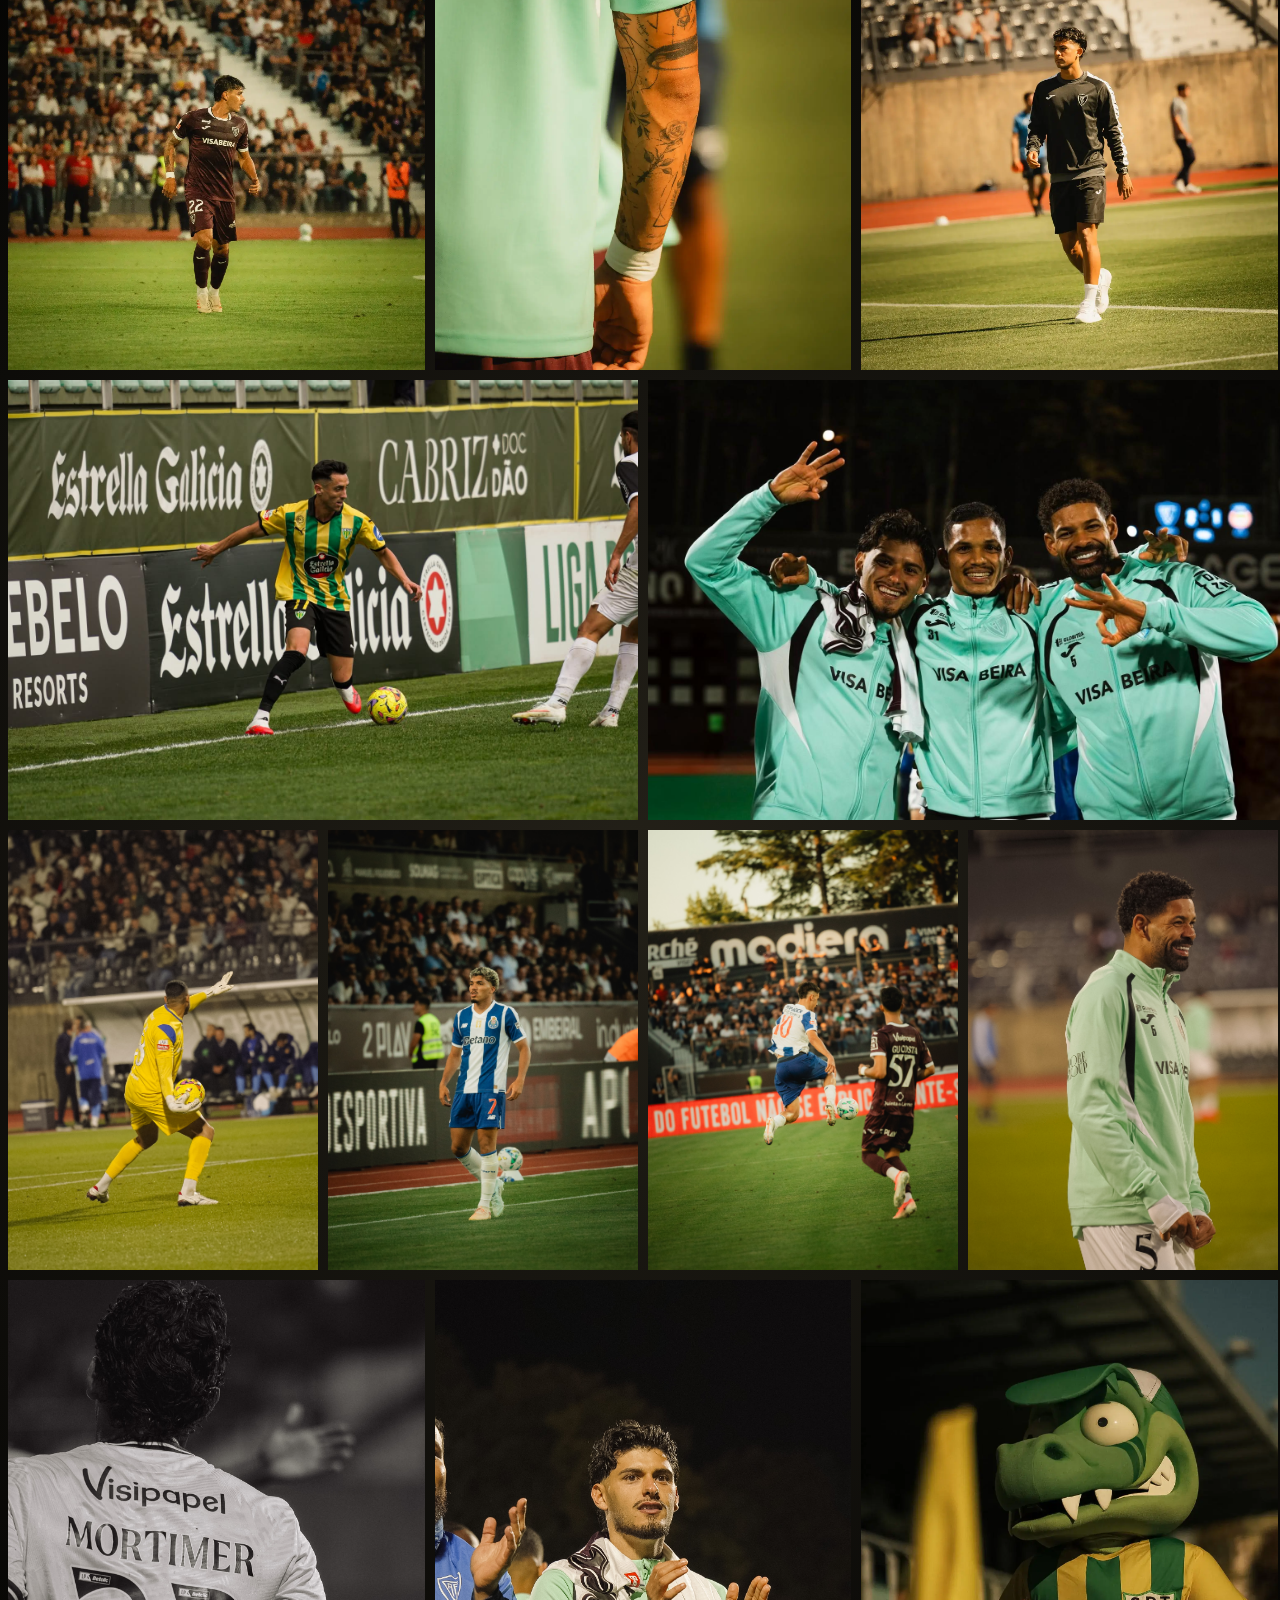
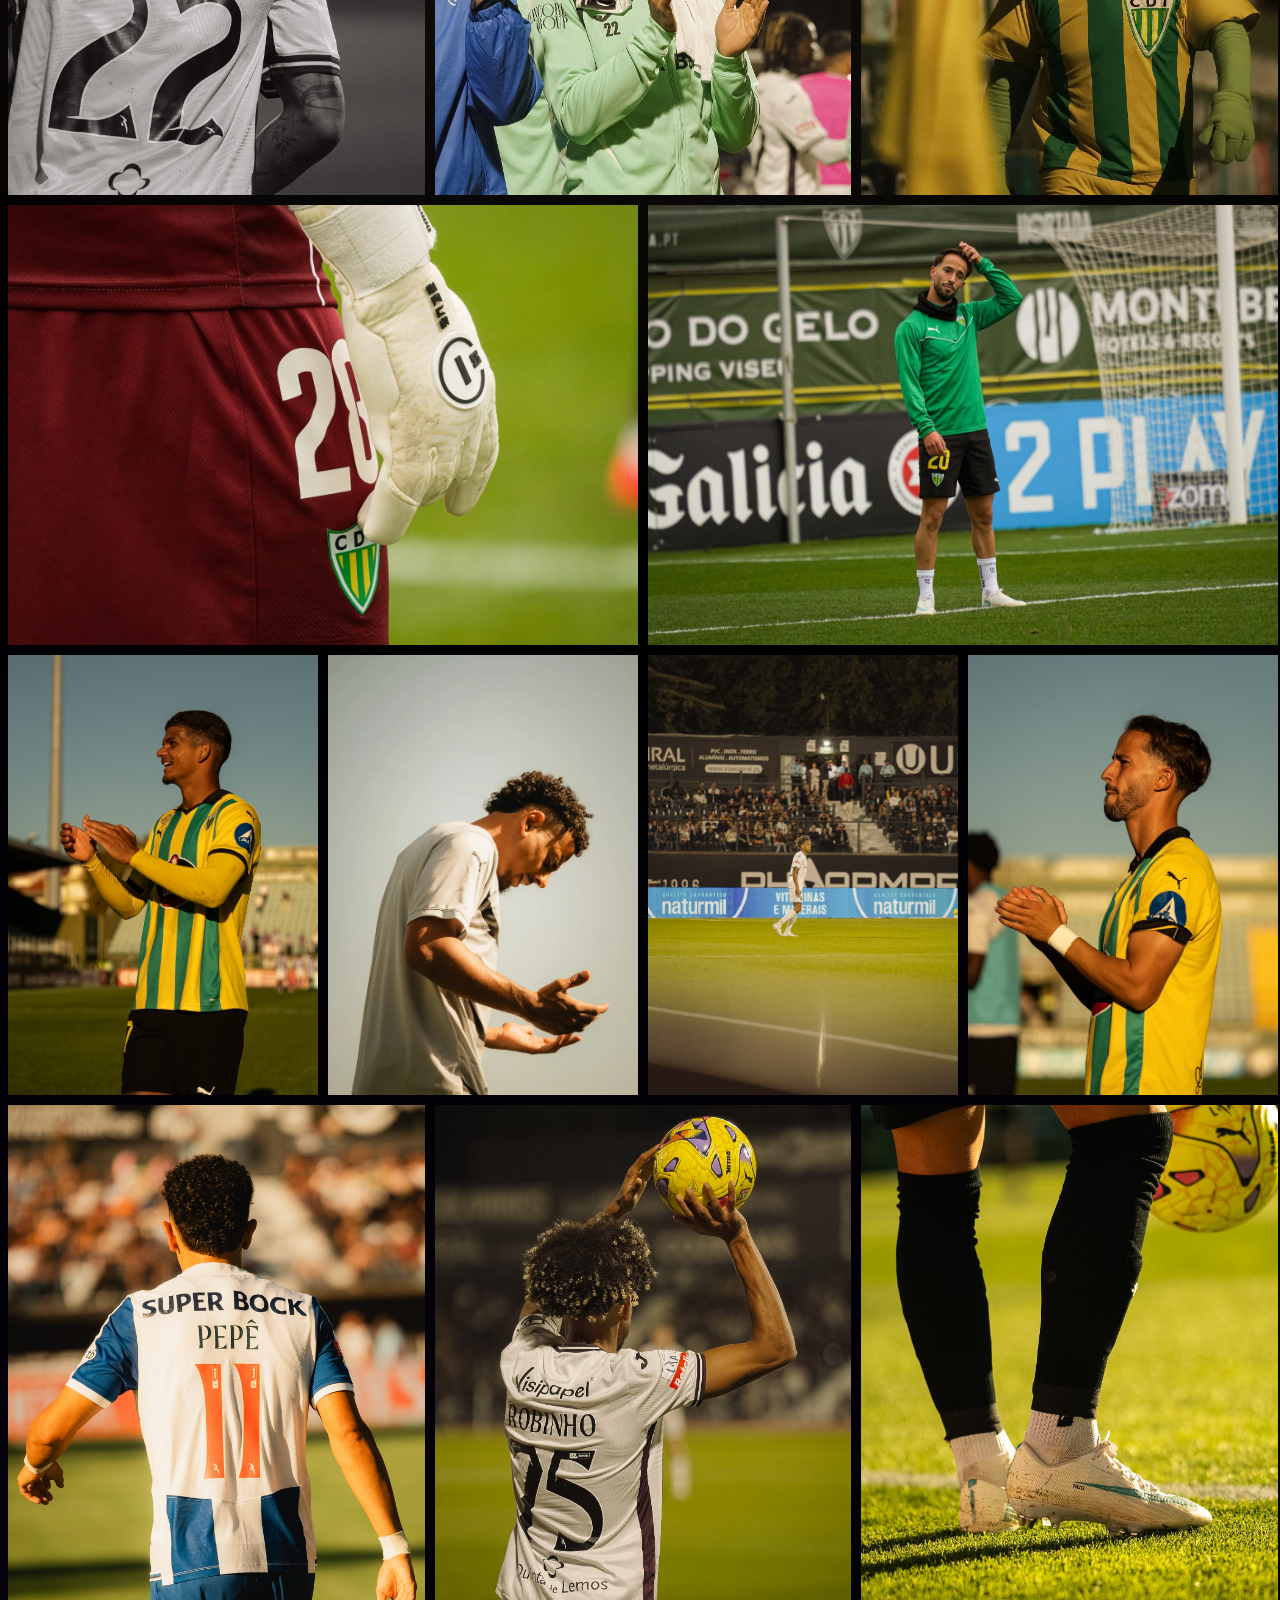
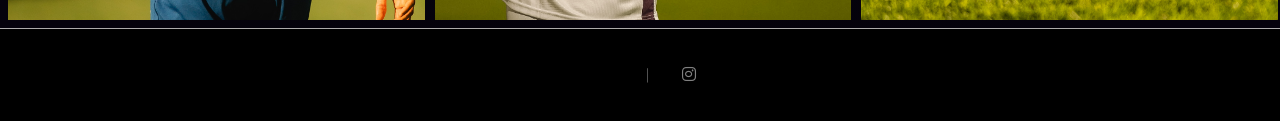
==== commit 963e8d37: "Add Portuguese and English language support" ====
--- a/portfolio/index.html
+++ b/portfolio/index.html
@@ -24,15 +24,13 @@
     <header class="futuristic-menu2"
         style="background-image: url(../assets/img/img.projetos.jpeg);background-position: center">
 
-        <div class="container-menu-container">
+        <div class="container-menu-container2">
             <!-- Logo na esquerda -->
-            <div class="logo-container">
+            <div class="logo-container2">
                 <!-- Imagem da logo -->
                 <img src="../assets/img/logo.home.jpeg" alt="Viniemidia" class="logo-img">
             </div>
            
-           
-
         </div>
     </header>
     
--- a/assets/css/style.css
+++ b/assets/css/style.css
@@ -71,6 +71,17 @@
          background-repeat: no-repeat;
          display: flex;
          flex-direction: column;
+     }
+     .container-menu-container2 {
+         display: flex;
+         align-items: center;
+         justify-content:center;
+         gap: 24px;
+         width: 100%;
+         padding: 16px 24px;
+         box-sizing: border-box;
+         background-color: #000;
+         color: #fff;
      }
 
      /* Animação do header*/
@@ -1032,3 +1043,157 @@
              padding: 15px 10px;
          }
      }
+
+
+
+/* =========================================
+   SEÇÃO IDIOMAS
+========================================= */
+
+.languages-section {
+    width: 100%;
+    
+    background: var(--background);
+    color: var(--white);
+}
+
+.languages-header {
+    text-align: center;
+    margin-bottom: 45px;
+}
+
+.languages-header h2 {
+    font-family: var(--font-title);
+    font-size: clamp(2rem, 4vw, 3rem);
+    margin: 12px 0;
+}
+
+.languages-header p {
+    color: var(--text-muted);
+    font-size: 15px;
+}
+
+/* Grelha */
+
+.languages-grid {
+    max-width: 1100px;
+    margin: 0 auto;
+
+    display: grid;
+    grid-template-columns: repeat(3, minmax(0, 1fr));
+    gap: 22px;
+}
+
+/* Cartões */
+
+.language-card {
+    min-height: 150px;
+    padding: 25px;
+
+    display: flex;
+    flex-direction: column;
+    justify-content: center;
+    align-items: flex-start;
+    gap: 15px;
+
+    background: linear-gradient(145deg, #171717, #0d0d0d);
+    border: 1px solid var(--border);
+    border-radius: 12px;
+
+    transition: transform 0.3s ease,
+                border-color 0.3s ease,
+                box-shadow 0.3s ease;
+}
+
+.language-card:hover {
+    transform: translateY(-5px);
+    border-color: var(--border-hover);
+    box-shadow: 0 12px 30px rgba(0,0,0,0.35);
+}
+
+/* Ícone */
+
+.language-icon {
+    color: #ddd;
+    font-size: 23px;
+}
+
+/* Nome e descrição */
+
+.language-info h3 {
+    color: var(--white);
+    font-family: var(--font-title);
+    font-size: 19px;
+    text-align: left;
+    margin-bottom: 4px;
+}
+
+.language-info span {
+    color: var(--text-muted);
+    font-size: 13px;
+}
+
+/* Nível */
+
+.language-level {
+    color: #ccc;
+    font-family: var(--font-code);
+    font-size: 11px;
+    letter-spacing: 1px;
+    text-transform: uppercase;
+}
+
+/* Responsividade */
+
+@media (max-width: 800px) {
+    .languages-grid {
+        grid-template-columns: repeat(2, minmax(0, 1fr));
+    }
+}
+
+@media (max-width: 550px) {
+    .languages-section {
+        padding: 60px 6%;
+    }
+
+    .languages-grid {
+        grid-template-columns: 1fr;
+    }
+}
+
+
+.language-selector {
+    display: flex;
+    align-items: center;
+    justify-content: center;
+    gap: 8px;
+    font-family: var(--font-code);
+    font-size: 15px;
+}
+
+.language-selector button {
+    background: transparent;
+    border: none;
+    color: var(--text-muted);
+    cursor: pointer;
+    padding: 6px 2px;
+    transition: color 0.3s ease;
+}
+
+.language-selector button:hover,
+.language-selector button.active {
+    color: var(--white-pure);
+}
+
+.language-selector button.active {
+    font-weight: 700;
+}
+
+.language-selector span {
+    color: var(--border);
+}
+
+
+
+
+
